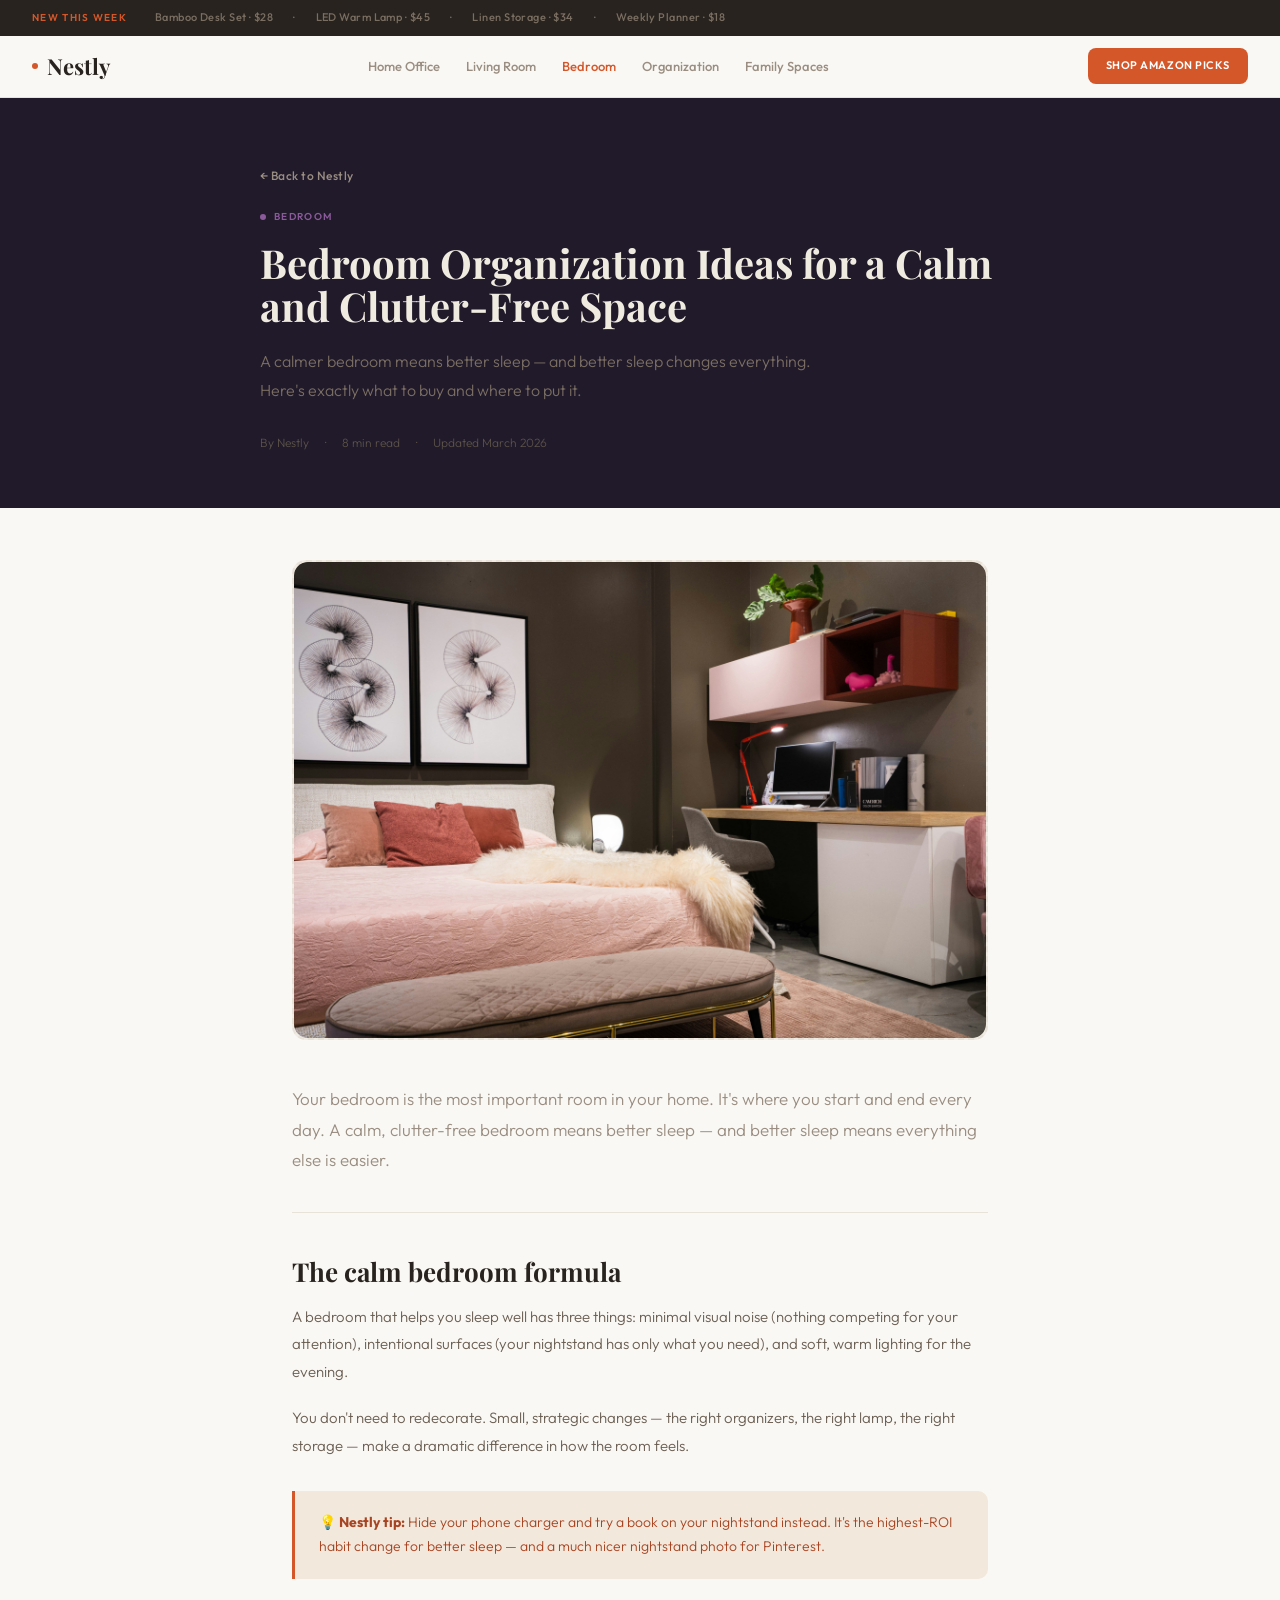
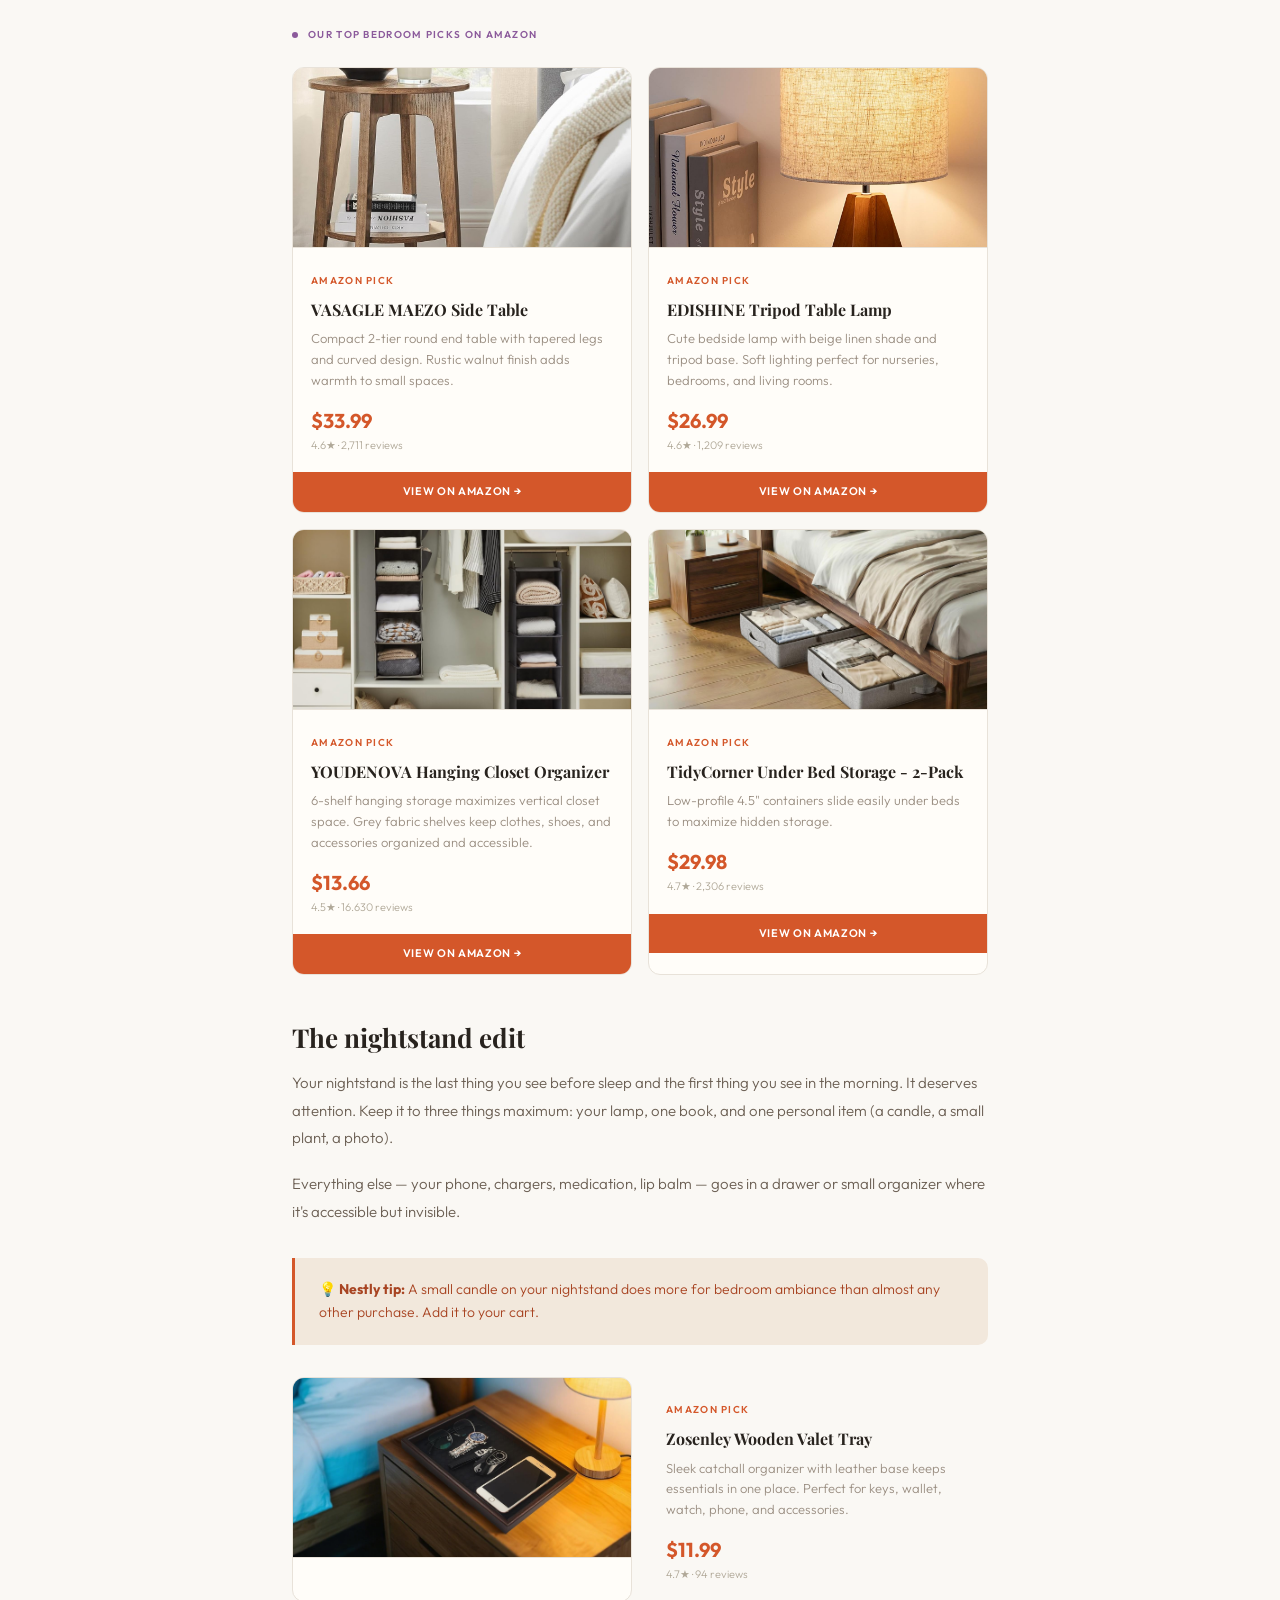
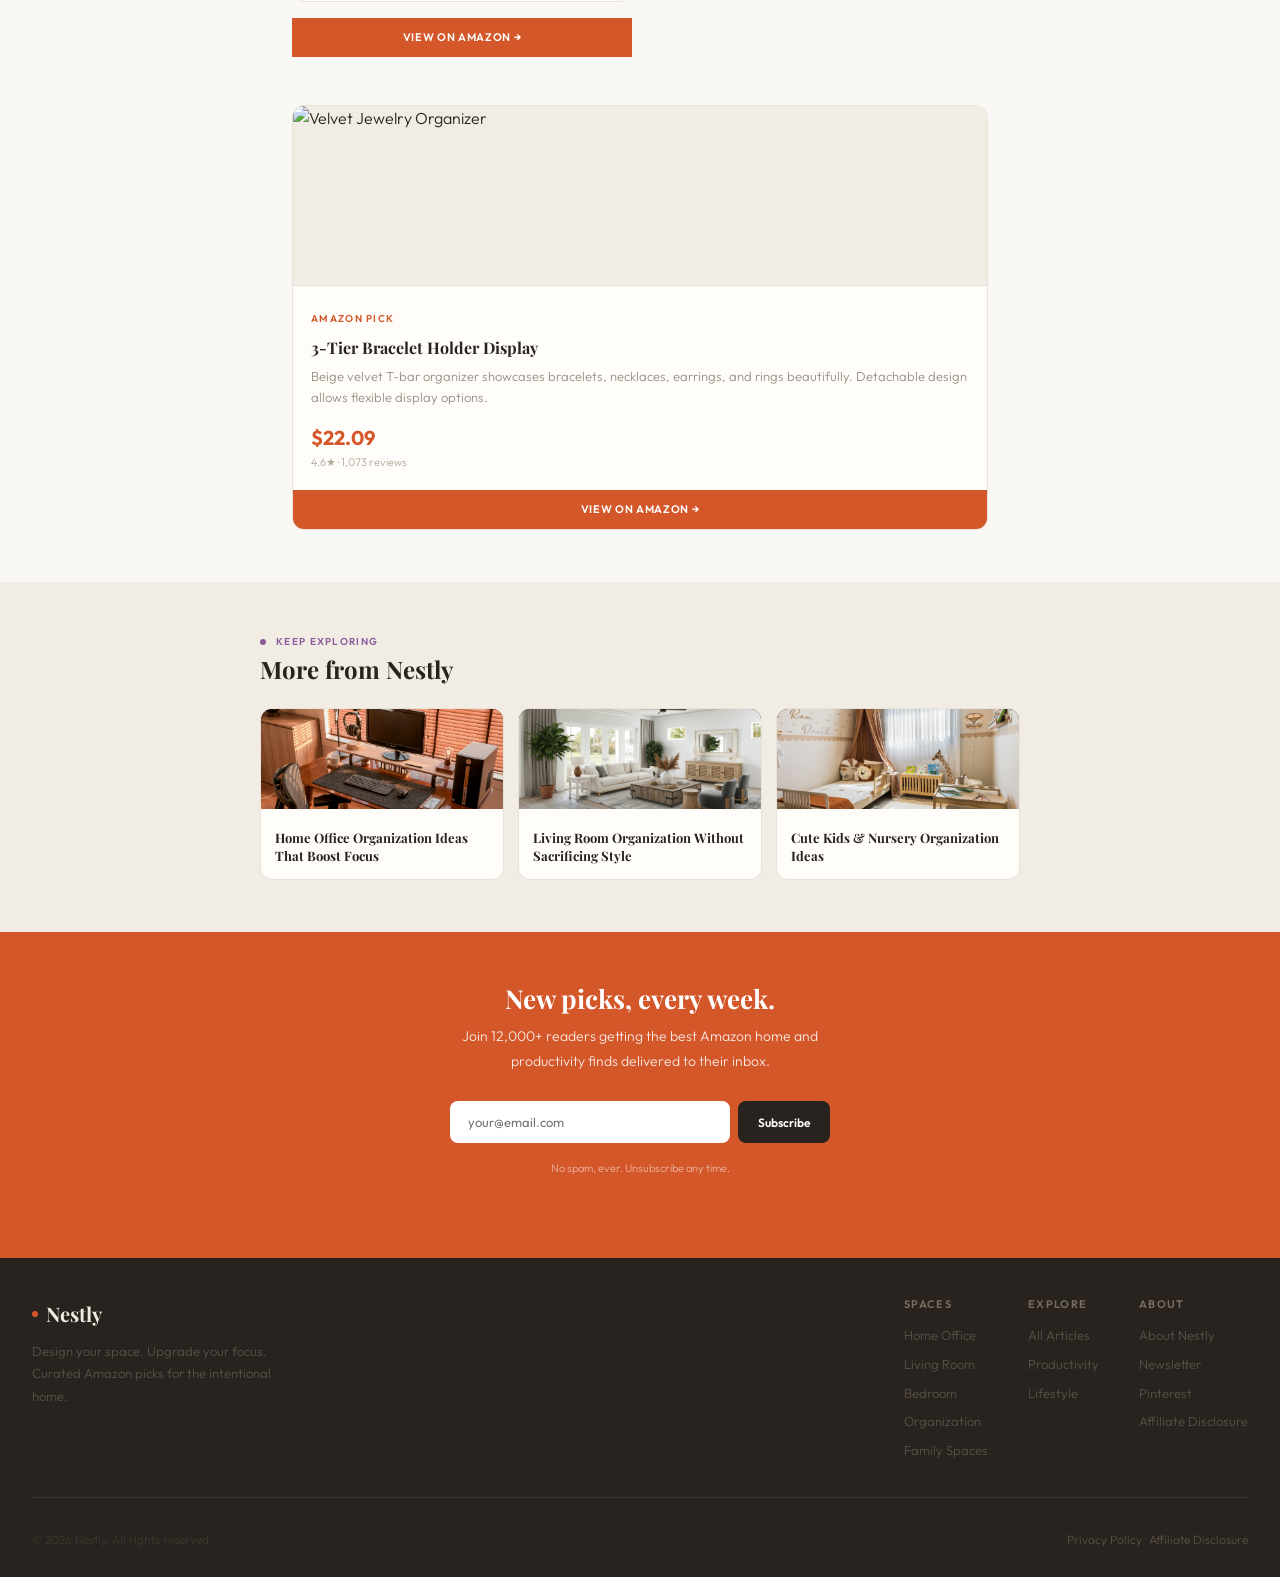
==== bedroom.html @ 94e8378f "Update bedroom.html" ====
<!DOCTYPE html>
<html lang="en">
<head>
  <meta charset="UTF-8"/>
  <meta name="viewport" content="width=device-width, initial-scale=1.0"/>
  <title>Bedroom Organization Ideas for a Calm and Clutter-Free Space — Nestly</title>
  <meta name="description" content="Transform your bedroom into a calm, clutter-free sanctuary. Amazon picks for better sleep, smarter storage and a more intentional nightstand."/>
  <link rel="preconnect" href="https://fonts.googleapis.com"><link rel="preconnect" href="https://fonts.gstatic.com" crossorigin><link href="https://fonts.googleapis.com/css2?family=Playfair+Display:ital,wght@0,700;1,400&family=Outfit:wght@300;400;500;600&display=swap" rel="stylesheet">
  <link rel="stylesheet" href="style.css"/>
</head>
<body>

  <div class="ticker">
    <span class="tag" style="color:var(--coral);flex-shrink:0;">New this week</span>
    <div class="ticker-items">
      <span>Bamboo Desk Set · $28</span><span>·</span>
      <span>LED Warm Lamp · $45</span><span>·</span>
      <span>Linen Storage · $34</span><span>·</span>
      <span>Weekly Planner · $18</span>
    </div>
  </div>
  <nav>
    <a href="index.html" class="nav-logo"><div class="dot"></div>Nestly</a>
    <div class="nav-links">
      <a href="home-office.html" class="">Home Office</a>
      <a href="living-room.html" class="">Living Room</a>
      <a href="bedroom.html" class="active">Bedroom</a>
      <a href="organization.html" class="">Organization</a>
      <a href="family-spaces.html" class="">Family Spaces</a>
    </div>
    <a href="index.html" class="btn btn-primary" style="padding:9px 18px;font-size:11px;">Shop Amazon Picks</a>
  </nav>


  <header class="article-header" style="background:#201A2A;">
    <div class="article-header-inner">
      <a href="index.html" class="back-link">← Back to Nestly</a>
      <div style="display:flex;align-items:center;gap:8px;margin-bottom:14px;">
        <div class="dot" style="background:var(--purple);"></div>
        <span class="tag" style="color:var(--purple);">Bedroom</span>
      </div>
      <h1>Bedroom Organization Ideas for a Calm and Clutter-Free Space</h1>
      <p>A calmer bedroom means better sleep — and better sleep changes everything. Here's exactly what to buy and where to put it.</p>
      <div class="article-meta">
        <span>By Nestly</span>
        <span>·</span>
        <span>8 min read</span>
        <span>·</span>
        <span>Updated March 2026</span>
      </div>
    </div>
  </header>

  <main class="article-body">
    <!-- HERO IMAGE -->
    <div class="article-img-hero" style="height:480px;">
      <img src="images/bedroom-organization-aesthetic.jpg" alt="Bedroom Organization Ideas for a Calm and Clutter-Free Space" style="width:100%;height:100%;object-fit:cover;">
    </div>


    <p class="intro">Your bedroom is the most important room in your home. It's where you start and end every day. A calm, clutter-free bedroom means better sleep — and better sleep means everything else is easier.</p>

    <h2>The calm bedroom formula</h2>
    <p>A bedroom that helps you sleep well has three things: minimal visual noise (nothing competing for your attention), intentional surfaces (your nightstand has only what you need), and soft, warm lighting for the evening.</p>
    <p>You don't need to redecorate. Small, strategic changes — the right organizers, the right lamp, the right storage — make a dramatic difference in how the room feels.</p>

    <div class="tip-box"><p>💡 <strong>Nestly tip:</strong> Hide your phone charger and try a book on your nightstand instead. It's the highest-ROI habit change for better sleep — and a much nicer nightstand photo for Pinterest.</p></div>

    <div class="products-title">
      <div class="dot" style="background:var(--purple);"></div>
      <span class="tag" style="color:var(--purple);">Our Top Bedroom Picks on Amazon</span>
    </div>
    <div class="product-grid">
      
      <div class="product-card-article">
        <div class="product-img" style="position:relative;overflow:hidden;">
          <img src="images/Bedside-table.jpg" alt="Bedside Table Organizer" style="position:absolute;inset:0;width:100%;height:100%;object-fit:cover;"> 
          <div style="display:flex;flex-direction:column;align-items:center;gap:8px;">
          </div>
        </div>
        <div class="product-details">
          <span class="tag" style="color:var(--coral);">Amazon Pick</span>
          <h3>VASAGLE MAEZO Side Table</h3>
          <p>Compact 2-tier round end table with tapered legs and curved design. Rustic walnut finish adds warmth to small spaces.</p>
          <div class="product-footer">
            <div>
              <div class="product-price-tag">$33.99 </div>
              <div class="product-rating">4.6★ · 2,711 reviews</div>
            </div>
          </div>
        </div>
        <a href="https://amzn.to/40QIeEr" target="_blank" rel="nofollow sponsored" class="amazon-btn">View on Amazon →</a>
      </div>
      
      <div class="product-card-article">
        <div class="product-img" style="position:relative;overflow:hidden;">
          <img src="images/bedside-lamp.jpg" alt="Under-Bed Storage Bins" style="position:absolute;inset:0;width:100%;height:100%;object-fit:cover;">
          <div style="display:flex;flex-direction:column;align-items:center;gap:8px;">
          </div>
        </div>
        <div class="product-details">
          <span class="tag" style="color:var(--coral);">Amazon Pick</span>
          <h3>EDISHINE Tripod Table Lamp</h3>
          <p>Cute bedside lamp with beige linen shade and tripod base. Soft lighting perfect for nurseries, bedrooms, and living rooms. </p>
          <div class="product-footer">
            <div>
              <div class="product-price-tag">$26.99 </div>
              <div class="product-rating">4.6★ · 1,209 reviews</div>
            </div>
          </div>
        </div>
        <a href="https://amzn.to/3NOeuVz" target="_blank" rel="nofollow sponsored" class="amazon-btn">View on Amazon →</a>
      </div>
      
      <div class="product-card-article">
        <div class="product-img" style="position:relative;overflow:hidden;">
          <img src="images/closet-organizer.jpg" alt="Warm Glow Bedside Lamp" style="position:absolute;inset:0;width:100%;height:100%;object-fit:cover;">
          <div style="display:flex;flex-direction:column;align-items:center;gap:8px;">
          </div>
        </div>
        <div class="product-details">
          <span class="tag" style="color:var(--coral);">Amazon Pick</span>
          <h3>YOUDENOVA Hanging Closet Organizer</h3>
          <p>6-shelf hanging storage maximizes vertical closet space. Grey fabric shelves keep clothes, shoes, and accessories organized and accessible.</p>
          <div class="product-footer">
            <div>
              <div class="product-price-tag">$13.66 </div>
              <div class="product-rating">4.5★ · 16.630 reviews</div>
            </div>
          </div>
        </div>
        <a href="https://amzn.to/4uLMl25" target="_blank" rel="nofollow sponsored" class="amazon-btn">View on Amazon →</a>
      </div>
      
      <div class="product-card-article">
        <div class="product-img" style="position:relative;overflow:hidden;">
          <img src="images/under-bed-storage.jpg" alt="Linen Closet Organizers — Set" style="position:absolute;inset:0;width:100%;height:100%;object-fit:cover;">
          <div style="display:flex;flex-direction:column;align-items:center;gap:8px;">
          </div>
        </div>
        <div class="product-details">
          <span class="tag" style="color:var(--coral);">Amazon Pick</span>
          <h3>TidyCorner Under Bed Storage - 2-Pack</h3>
          <p>Low-profile 4.5" containers slide easily under beds to maximize hidden storage.</p>
          <div class="product-footer">
            <div>
              <div class="product-price-tag">$29.98</div>
              <div class="product-rating">4.7★ · 2,306 reviews</div>
            </div>
          </div>
        </div>
        <a href="https://amzn.to/3NWQVtT" target="_blank" rel="nofollow sponsored" class="amazon-btn">View on Amazon →</a>
      </div>
     </div>

    <h2>The nightstand edit</h2>
    <p>Your nightstand is the last thing you see before sleep and the first thing you see in the morning. It deserves attention. Keep it to three things maximum: your lamp, one book, and one personal item (a candle, a small plant, a photo).</p>
    <p>Everything else — your phone, chargers, medication, lip balm — goes in a drawer or small organizer where it's accessible but invisible.</p>

    <div class="tip-box"><p>💡 <strong>Nestly tip:</strong> A small candle on your nightstand does more for bedroom ambiance than almost any other purchase. Add it to your cart.</p></div>
      
    <div class="product-grid">  

      <div class="product-card-article">
        <div class="product-img" style="position:relative;overflow:hidden;">
          <img src="images/Wooden-Catchall-Tray.jpg" alt="Wooden Catchall Tray" style="position:absolute;inset:0;width:100%;height:100%;object-fit:cover;">
        </div>
      </div>
        <div class="product-details">
          <span class="tag" style="color:var(--coral);">Amazon Pick</span>
          <h3>Zosenley Wooden Valet Tray</h3>
          <p>Sleek catchall organizer with leather base keeps essentials in one place. Perfect for keys, wallet, watch, phone, and accessories.</p>
          <div class="product-footer">
            <div>
              <div class="product-price-tag">$11.99 </div>
              <div class="product-rating">4.7★ · 94 reviews</div>
            </div>
          </div>
        </div>
        <a href="https://amzn.to/4rNV6WF" target="_blank" rel="nofollow sponsored" class="amazon-btn">View on Amazon →</a>
      </div>
      
      <div class="product-card-article">
        <div class="product-img" style="position:relative;overflow:hidden;">
          <img src="images/.jpg" alt="Velvet Jewelry Organizer" style="position:absolute;inset:0;width:100%;height:100%;object-fit:cover;">
          <div style="display:flex;flex-direction:column;align-items:center;gap:8px;">
          </div>
        </div>
        <div class="product-details">
          <span class="tag" style="color:var(--coral);">Amazon Pick</span>
          <h3>3-Tier Bracelet Holder Display</h3>
          <p>Beige velvet T-bar organizer showcases bracelets, necklaces, earrings, and rings beautifully. Detachable design allows flexible display options.</p>
          <div class="product-footer">
            <div>
              <div class="product-price-tag"> $22.09</div>
              <div class="product-rating">4.6★ · 1,073 reviews</div>
            </div>
          </div>
        </div>
        <a href="https://amzn.to/4d9CP2D" target="_blank" rel="nofollow sponsored" class="amazon-btn">View on Amazon →</a>
      </div>
    </div>

  </main>


  <section class="more-articles">
    <div style="max-width:760px;margin:0 auto;">
      <div style="display:flex;align-items:center;gap:10px;margin-bottom:6px;">
        <div class="dot" style="background:var(--purple);"></div>
        <span class="tag" style="color:var(--purple);">Keep Exploring</span>
      </div>
      <h2 style="font-size:24px;color:var(--dark);">More from Nestly</h2>
    </div>
    <div class="more-grid">
        <a href="home-office.html" class="more-card">
          <div class="more-card-thumb" style="background:#2A2520;position:relative;overflow:hidden;">
  <img src="images/desk-setup-wood.jpg" alt="description" style="position:absolute;inset:0;width:100%;height:100%;object-fit:cover;">
          </div>
          <div class="more-card-body">
            <h4>Home Office Organization Ideas That Boost Focus</h4>
          </div>
        </a>
        <a href="living-room.html" class="more-card">
          <div class="more-card-thumb" style="background:#2A2520;position:relative;overflow:hidden;">
  <img src="images/living-room-cozy-neutral.jpg" alt="description" style="position:absolute;inset:0;width:100%;height:100%;object-fit:cover;">
          </div>
          <div class="more-card-body">
            <h4>Living Room Organization Without Sacrificing Style</h4>
          </div>
        </a>
        <a href="family-spaces.html" class="more-card">
          <div class="more-card-thumb" style="background:#2A2520;position:relative;overflow:hidden;">
  <img src="images/nursery-neutral-beige.jpg" alt="description" style="position:absolute;inset:0;width:100%;height:100%;object-fit:cover;">
          </div>
          <div class="more-card-body">
            <h4>Cute Kids & Nursery Organization Ideas</h4>
          </div>
        </a></div>
  </section>

  <section class="newsletter">
    <h2>New picks, every week.</h2>
    <p>Join 12,000+ readers getting the best Amazon home and productivity finds delivered to their inbox.</p>
    <div class="newsletter-form">
      <input type="email" placeholder="your@email.com" />
      <button type="button">Subscribe</button>
    </div>
    <p style="font-size:11px;color:rgba(255,255,255,0.55);margin-top:16px;">No spam, ever. Unsubscribe any time.</p>
  </section>


  <footer>
    <div class="footer-top">
      <div>
        <div class="footer-logo"><div class="dot" style="background:var(--coral);"></div>Nestly</div>
        <p style="font-size:13px;color:#5A5248;margin-top:10px;max-width:240px;line-height:1.7;">Design your space. Upgrade your focus. Curated Amazon picks for the intentional home.</p>
      </div>
      <div class="footer-links">
        <div class="footer-col">
          <h4>Spaces</h4>
          <a href="home-office.html">Home Office</a>
          <a href="living-room.html">Living Room</a>
          <a href="bedroom.html">Bedroom</a>
          <a href="organization.html">Organization</a>
          <a href="family-spaces.html">Family Spaces</a>
        </div>
        <div class="footer-col">
          <h4>Explore</h4>
          <a href="index.html">All Articles</a>
          <a href="productivity.html">Productivity</a>
          <a href="lifestyle.html">Lifestyle</a>
        </div>
        <div class="footer-col">
          <h4>About</h4>
          <a href="#">About Nestly</a>
          <a href="#">Newsletter</a>
          <a href="#">Pinterest</a>
          <a href="affiliate-disclosure.html">Affiliate Disclosure</a>
        </div>
      </div>
    </div>
    <div class="footer-bottom">
      <p>© 2026 Nestly. All rights reserved.</p>
      <p><a href="#">Privacy Policy</a> · <a href="affiliate-disclosure.html">Affiliate Disclosure</a></p>
    </div>
  </footer>

</body>
</html>
---- style.css ----
*, *::before, *::after { box-sizing: border-box; margin: 0; padding: 0; }

:root {
  --cream: #FAF8F4;
  --cream-dark: #F2EDE4;
  --coral: #D4572A;
  --coral-light: #F2E8DC;
  --coral-dark: #A84422;
  --sage: #627B68;
  --sage-light: #E3EDE5;
  --sage-dark: #3E5A44;
  --dark: #28231E;
  --dark-mid: #4A4540;
  --muted: #9A8E82;
  --muted-light: #B0A898;
  --border: #E8E2D9;
  --white: #FFFDF9;
  --purple: #8B5A9B;
  --purple-light: #EDE3F0;
}

html { scroll-behavior: smooth; }

body {
  font-family: 'Outfit', system-ui, sans-serif;
  font-weight: 300;
  background: var(--cream);
  color: var(--dark);
  line-height: 1.6;
}

h1, h2, h3, h4 {
  font-family: 'Playfair Display', Georgia, serif;
  font-weight: 700;
  line-height: 1.15;
}

a { text-decoration: none; color: inherit; }
img { max-width: 100%; display: block; object-fit: cover; }

.tag {
  font-size: 10px;
  font-weight: 600;
  letter-spacing: 0.13em;
  text-transform: uppercase;
}

.btn {
  padding: 13px 26px;
  border-radius: 8px;
  font-size: 12px;
  font-weight: 600;
  letter-spacing: 0.05em;
  text-transform: uppercase;
  cursor: pointer;
  border: none;
  transition: all 0.2s;
  font-family: 'Outfit', sans-serif;
  display: inline-block;
}

.btn:hover { transform: translateY(-1px); opacity: 0.9; }
.btn-primary { background: var(--coral); color: white; }
.btn-outline { background: transparent; color: var(--dark); border: 1.5px solid var(--border); }

.dot {
  width: 6px;
  height: 6px;
  border-radius: 50%;
  background: var(--coral);
  display: inline-block;
  flex-shrink: 0;
}

/* ─── TICKER ─── */
.ticker {
  background: var(--dark);
  padding: 9px 32px;
  display: flex;
  gap: 28px;
  align-items: center;
  overflow: hidden;
}
.ticker-items {
  display: flex;
  gap: 20px;
  font-size: 11px;
  color: #7A6E62;
  font-weight: 500;
  letter-spacing: 0.04em;
}

/* ─── NAV ─── */
nav {
  background: var(--cream);
  border-bottom: 1px solid var(--border);
  padding: 0 32px;
  display: flex;
  align-items: center;
  justify-content: space-between;
  height: 62px;
  position: sticky;
  top: 0;
  z-index: 100;
}

.nav-logo {
  display: flex;
  align-items: center;
  gap: 9px;
  font-family: 'Playfair Display', Georgia, serif;
  font-size: 22px;
  font-weight: 700;
  color: var(--dark);
}

.nav-links {
  display: flex;
  gap: 26px;
  font-size: 13px;
  color: var(--muted);
  font-weight: 500;
}

.nav-links a:hover { color: var(--dark); }
.nav-links a.active { color: var(--coral); }

/* ─── ARTICLE HEADER ─── */
.article-header {
  background: var(--dark);
  padding: 64px 32px 56px;
  position: relative;
}

.article-header-inner {
  max-width: 760px;
  margin: 0 auto;
}

.article-header h1 {
  font-size: 40px;
  color: #F0EBE0;
  margin: 16px 0 20px;
  line-height: 1.08;
}

.article-header p {
  font-size: 16px;
  color: #7A6E62;
  line-height: 1.8;
  max-width: 560px;
}

.article-meta {
  display: flex;
  align-items: center;
  gap: 16px;
  margin-top: 28px;
  font-size: 12px;
  color: #5A5248;
}

/* ─── ARTICLE BODY ─── */
.article-body {
  max-width: 760px;
  margin: 0 auto;
  padding: 52px 32px;
}

.article-body h2 {
  font-size: 26px;
  color: var(--dark);
  margin: 44px 0 16px;
}

.article-body p {
  font-size: 15px;
  line-height: 1.85;
  color: #6A5E52;
  margin-bottom: 18px;
}

.article-body .intro {
  font-size: 17px;
  line-height: 1.8;
  color: var(--muted);
  margin-bottom: 36px;
  padding-bottom: 36px;
  border-bottom: 1px solid var(--border);
}

/* ─── HERO IMAGE PLACEHOLDER ─── */
.article-img-hero {
  width: 100%;
  height: 380px;
  background: var(--cream-dark);
  border-radius: 14px;
  display: flex;
  flex-direction: column;
  align-items: center;
  justify-content: center;
  gap: 12px;
  margin-bottom: 44px;
  border: 2px dashed var(--border);
  overflow: hidden;
}

.article-img-hero img {
  width: 100%;
  height: 100%;
  object-fit: cover;
  border-radius: 14px;
}

.img-placeholder-label {
  font-size: 12px;
  color: var(--muted-light);
  font-weight: 500;
  letter-spacing: 0.06em;
  text-transform: uppercase;
}

/* ─── PRODUCT CARDS ─── */
.products-title {
  display: flex;
  align-items: center;
  gap: 10px;
  margin: 48px 0 24px;
}

.product-grid {
  display: grid;
  grid-template-columns: repeat(2, 1fr);
  gap: 16px;
  margin-bottom: 48px;
}

.product-card-article {
  background: var(--white);
  border: 1px solid var(--border);
  border-radius: 12px;
  overflow: hidden;
  transition: transform 0.2s, box-shadow 0.2s;
}

.product-card-article:hover {
  transform: translateY(-3px);
  box-shadow: 0 10px 28px rgba(40,35,30,0.08);
}

.product-img {
  width: 100%;
  height: 180px;
  background: var(--cream-dark);
  display: flex;
  align-items: center;
  justify-content: center;
  border-bottom: 1px solid var(--border);
  overflow: hidden;
}

.product-img img {
  width: 100%;
  height: 100%;
  object-fit: cover;
}

.product-details {
  padding: 18px;
}

.product-details h3 {
  font-size: 16px;
  color: var(--dark);
  margin: 8px 0 8px;
  line-height: 1.3;
}

.product-details p {
  font-size: 13px;
  color: var(--muted);
  line-height: 1.6;
  margin-bottom: 14px;
}

.product-footer {
  display: flex;
  align-items: center;
  justify-content: space-between;
  margin-top: 14px;
}

.product-price-tag {
  font-size: 20px;
  font-weight: 700;
  color: var(--coral);
  font-family: 'Outfit', sans-serif;
}

.product-rating {
  font-size: 11px;
  color: var(--muted-light);
}

.amazon-btn {
  display: block;
  background: var(--coral);
  color: white;
  text-align: center;
  padding: 11px;
  font-size: 11px;
  font-weight: 600;
  letter-spacing: 0.06em;
  text-transform: uppercase;
  transition: opacity 0.2s;
  font-family: 'Outfit', sans-serif;
}

.amazon-btn:hover { opacity: 0.88; }

/* ─── TIP BOX ─── */
.tip-box {
  background: var(--coral-light);
  border-left: 3px solid var(--coral);
  border-radius: 0 10px 10px 0;
  padding: 20px 24px;
  margin: 32px 0;
}

.tip-box p {
  color: var(--coral-dark);
  margin: 0;
  font-size: 14px;
  line-height: 1.7;
}

/* ─── BACK LINK ─── */
.back-link {
  display: inline-flex;
  align-items: center;
  gap: 8px;
  font-size: 12px;
  font-weight: 500;
  color: var(--muted);
  margin-bottom: 24px;
  letter-spacing: 0.04em;
  transition: color 0.2s;
}

.back-link:hover { color: var(--coral); }

/* ─── MORE ARTICLES ─── */
.more-articles {
  background: var(--cream-dark);
  padding: 52px 32px;
}

.more-grid {
  max-width: 760px;
  margin: 24px auto 0;
  display: grid;
  grid-template-columns: repeat(3, 1fr);
  gap: 14px;
}

.more-card {
  background: var(--white);
  border: 1px solid var(--border);
  border-radius: 12px;
  overflow: hidden;
  transition: transform 0.2s;
}

.more-card:hover { transform: translateY(-3px); }

.more-card-thumb {
  height: 100px;
  display: flex;
  align-items: flex-end;
  padding: 12px;
}

.more-card-body { padding: 14px; }
.more-card-body h4 { font-size: 13px; color: var(--dark); line-height: 1.4; margin-top: 6px; }

/* ─── NEWSLETTER ─── */
.newsletter {
  background: var(--coral);
  padding: 52px 32px;
  text-align: center;
}

.newsletter h2 { font-size: 26px; color: white; margin-bottom: 10px; }
.newsletter p {
  font-size: 14px;
  color: rgba(255,255,255,0.85);
  margin: 0 auto 28px;
  line-height: 1.75;
  max-width: 380px;
}

.newsletter-form {
  display: flex;
  gap: 8px;
  max-width: 380px;
  margin: 0 auto;
}

.newsletter-form input {
  flex: 1;
  min-width: 0;
  padding: 13px 18px;
  border-radius: 8px;
  border: none;
  font-size: 13px;
  font-family: 'Outfit', sans-serif;
  outline: none;
}

.newsletter-form button {
  background: var(--dark);
  color: white;
  border: none;
  padding: 13px 20px;
  border-radius: 8px;
  font-size: 12px;
  font-weight: 600;
  cursor: pointer;
  font-family: 'Outfit', sans-serif;
  white-space: nowrap;
  flex-shrink: 0;
}

/* ─── FOOTER ─── */
footer {
  background: var(--dark);
  padding: 40px 32px 28px;
}

.footer-top {
  display: flex;
  justify-content: space-between;
  align-items: flex-start;
  margin-bottom: 32px;
  padding-bottom: 28px;
  border-bottom: 1px solid #3E3830;
}

.footer-logo {
  font-family: 'Playfair Display', Georgia, serif;
  font-size: 20px;
  font-weight: 700;
  color: #F0EBE0;
  display: flex;
  align-items: center;
  gap: 8px;
}

.footer-links { display: flex; gap: 40px; }

.footer-col h4 {
  font-family: 'Outfit', sans-serif;
  font-size: 11px;
  font-weight: 600;
  letter-spacing: 0.12em;
  text-transform: uppercase;
  color: #7A6E62;
  margin-bottom: 14px;
}

.footer-col a {
  display: block;
  font-size: 13px;
  color: #5A5248;
  margin-bottom: 8px;
  transition: color 0.2s;
}

.footer-col a:hover { color: #F0EBE0; }

.footer-bottom {
  display: flex;
  justify-content: space-between;
  align-items: center;
}

.footer-bottom p { font-size: 12px; color: #3E3830; }
.footer-bottom a { color: #5A5248; }
.footer-bottom a:hover { color: #F0EBE0; }

/* ─── RESPONSIVE ─── */
@media (max-width: 768px) {
  .product-grid { grid-template-columns: 1fr; }
  .more-grid { grid-template-columns: 1fr 1fr; }
  .article-header h1 { font-size: 28px; }
  .footer-links { gap: 20px; flex-wrap: wrap; }
  .footer-top { flex-direction: column; gap: 24px; }
  nav { padding: 0 16px; }
  .nav-links { gap: 14px; font-size: 12px; }
  .article-body { padding: 36px 20px; }
}

@media (max-width: 480px) {
  .more-grid { grid-template-columns: 1fr; }
  .article-img-hero { height: 220px; }
}
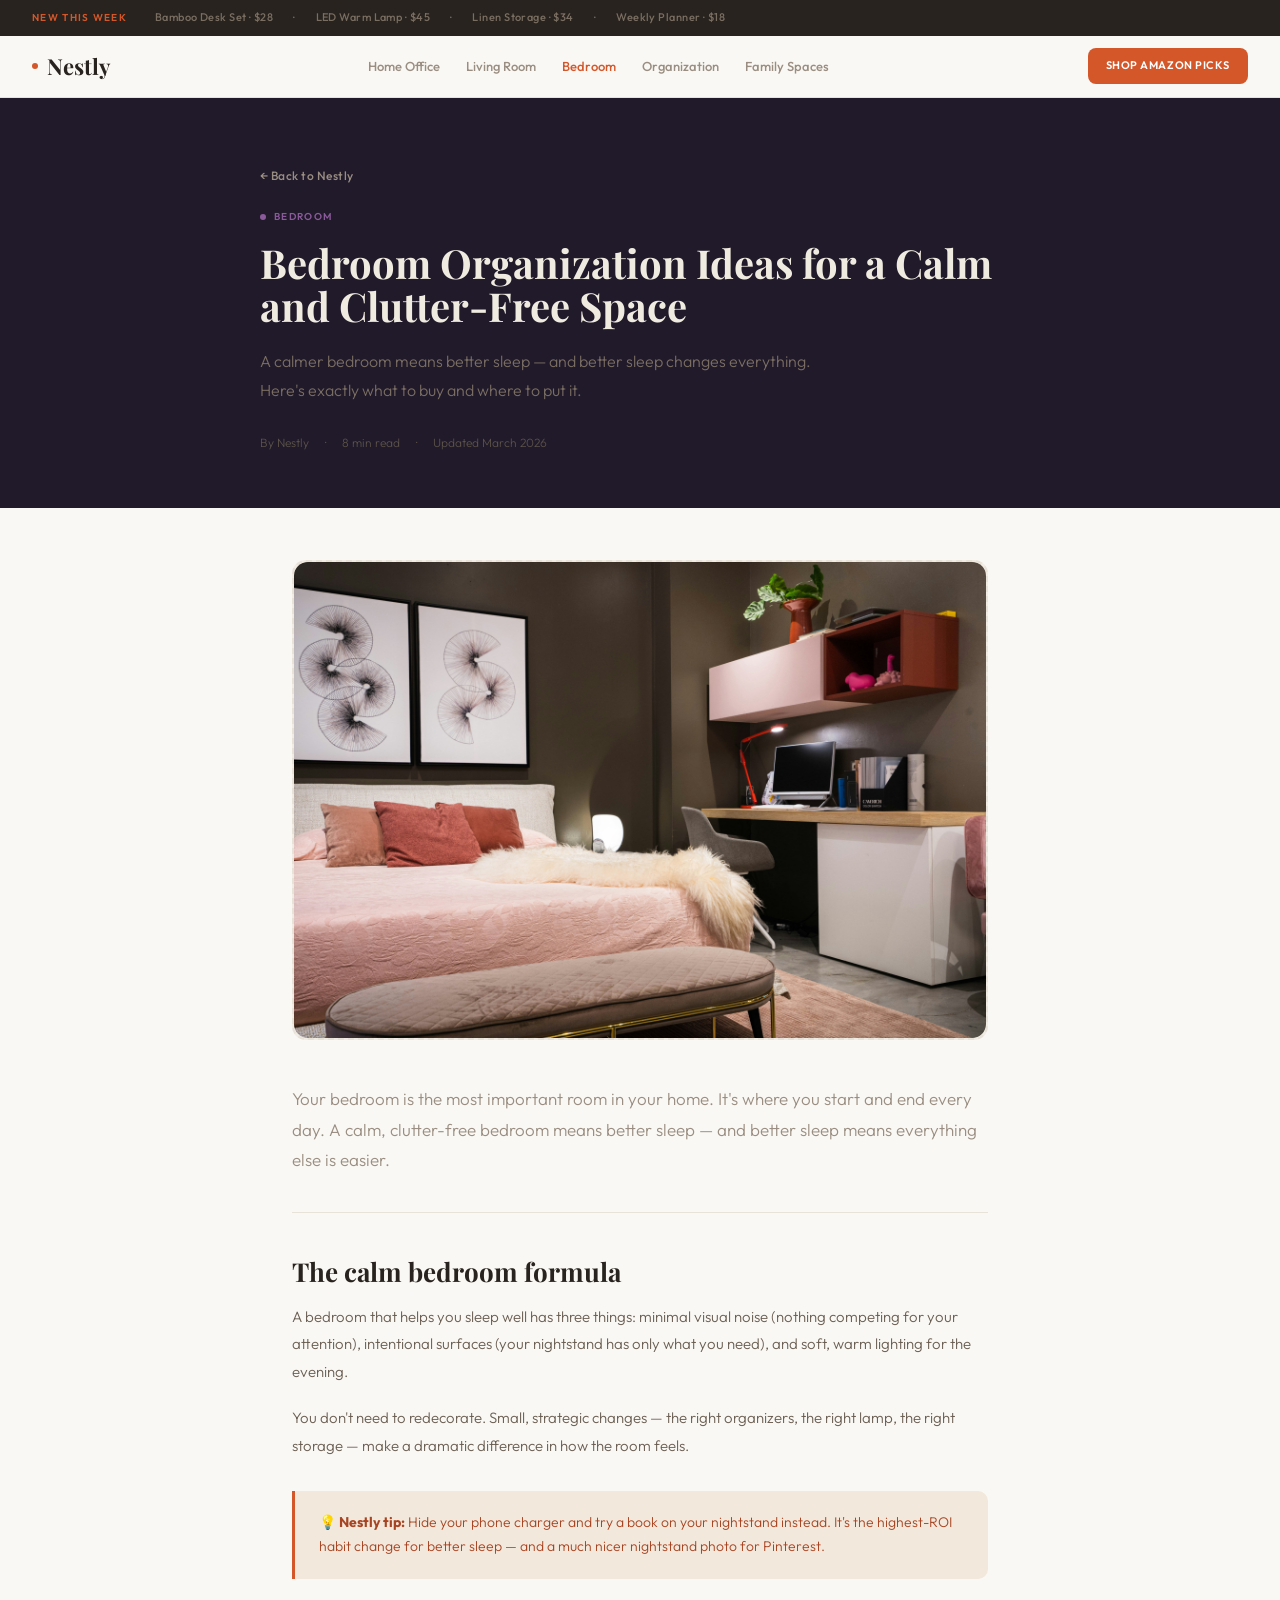
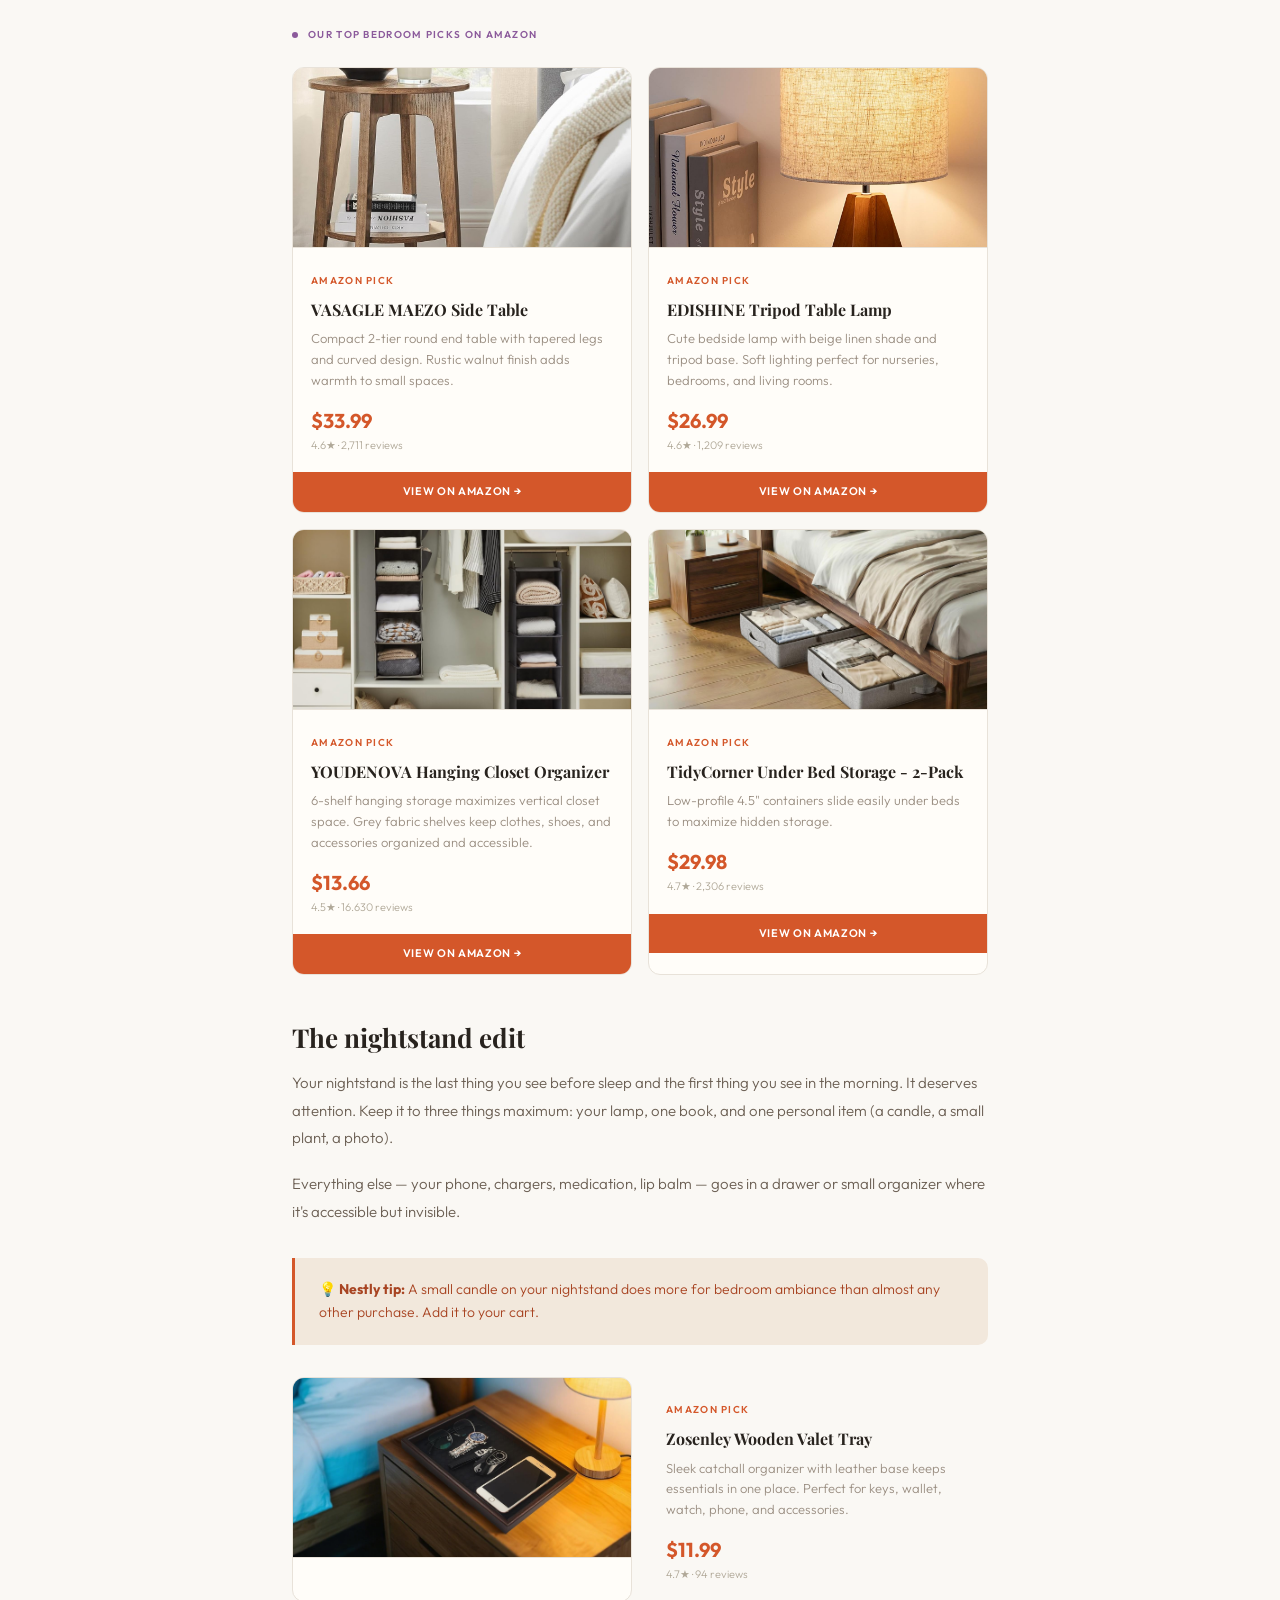
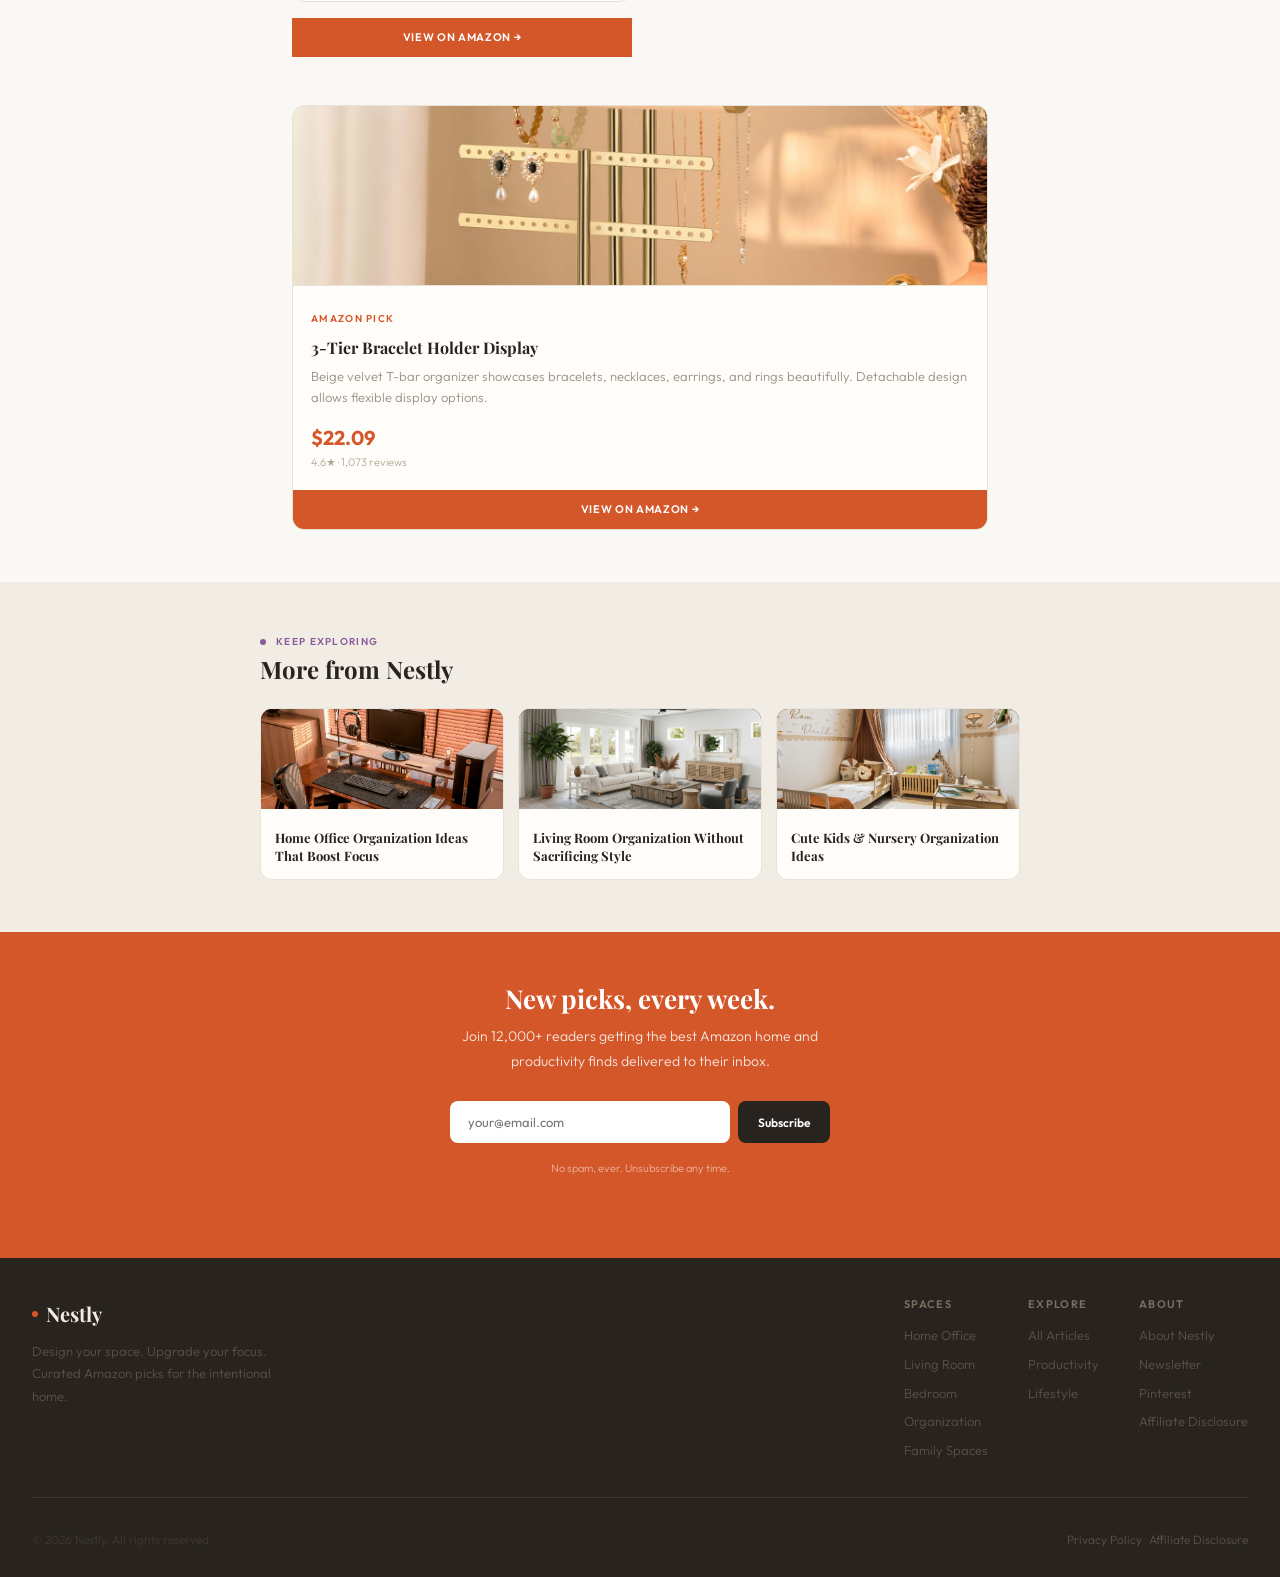
==== commit 79f9e0f5: "Update bedroom.html" ====
--- a/bedroom.html
+++ b/bedroom.html
@@ -158,9 +158,8 @@
     <p>Everything else — your phone, chargers, medication, lip balm — goes in a drawer or small organizer where it's accessible but invisible.</p>
 
     <div class="tip-box"><p>💡 <strong>Nestly tip:</strong> A small candle on your nightstand does more for bedroom ambiance than almost any other purchase. Add it to your cart.</p></div>
-      
+
     <div class="product-grid">  
-
       <div class="product-card-article">
         <div class="product-img" style="position:relative;overflow:hidden;">
           <img src="images/Wooden-Catchall-Tray.jpg" alt="Wooden Catchall Tray" style="position:absolute;inset:0;width:100%;height:100%;object-fit:cover;">
@@ -182,9 +181,7 @@
       
       <div class="product-card-article">
         <div class="product-img" style="position:relative;overflow:hidden;">
-          <img src="images/.jpg" alt="Velvet Jewelry Organizer" style="position:absolute;inset:0;width:100%;height:100%;object-fit:cover;">
-          <div style="display:flex;flex-direction:column;align-items:center;gap:8px;">
-          </div>
+          <img src="images/jewelry-organizer.jpg" alt="Velvet Jewelry Organizer" style="position:absolute;inset:0;width:100%;height:100%;object-fit:cover;">
         </div>
         <div class="product-details">
           <span class="tag" style="color:var(--coral);">Amazon Pick</span>
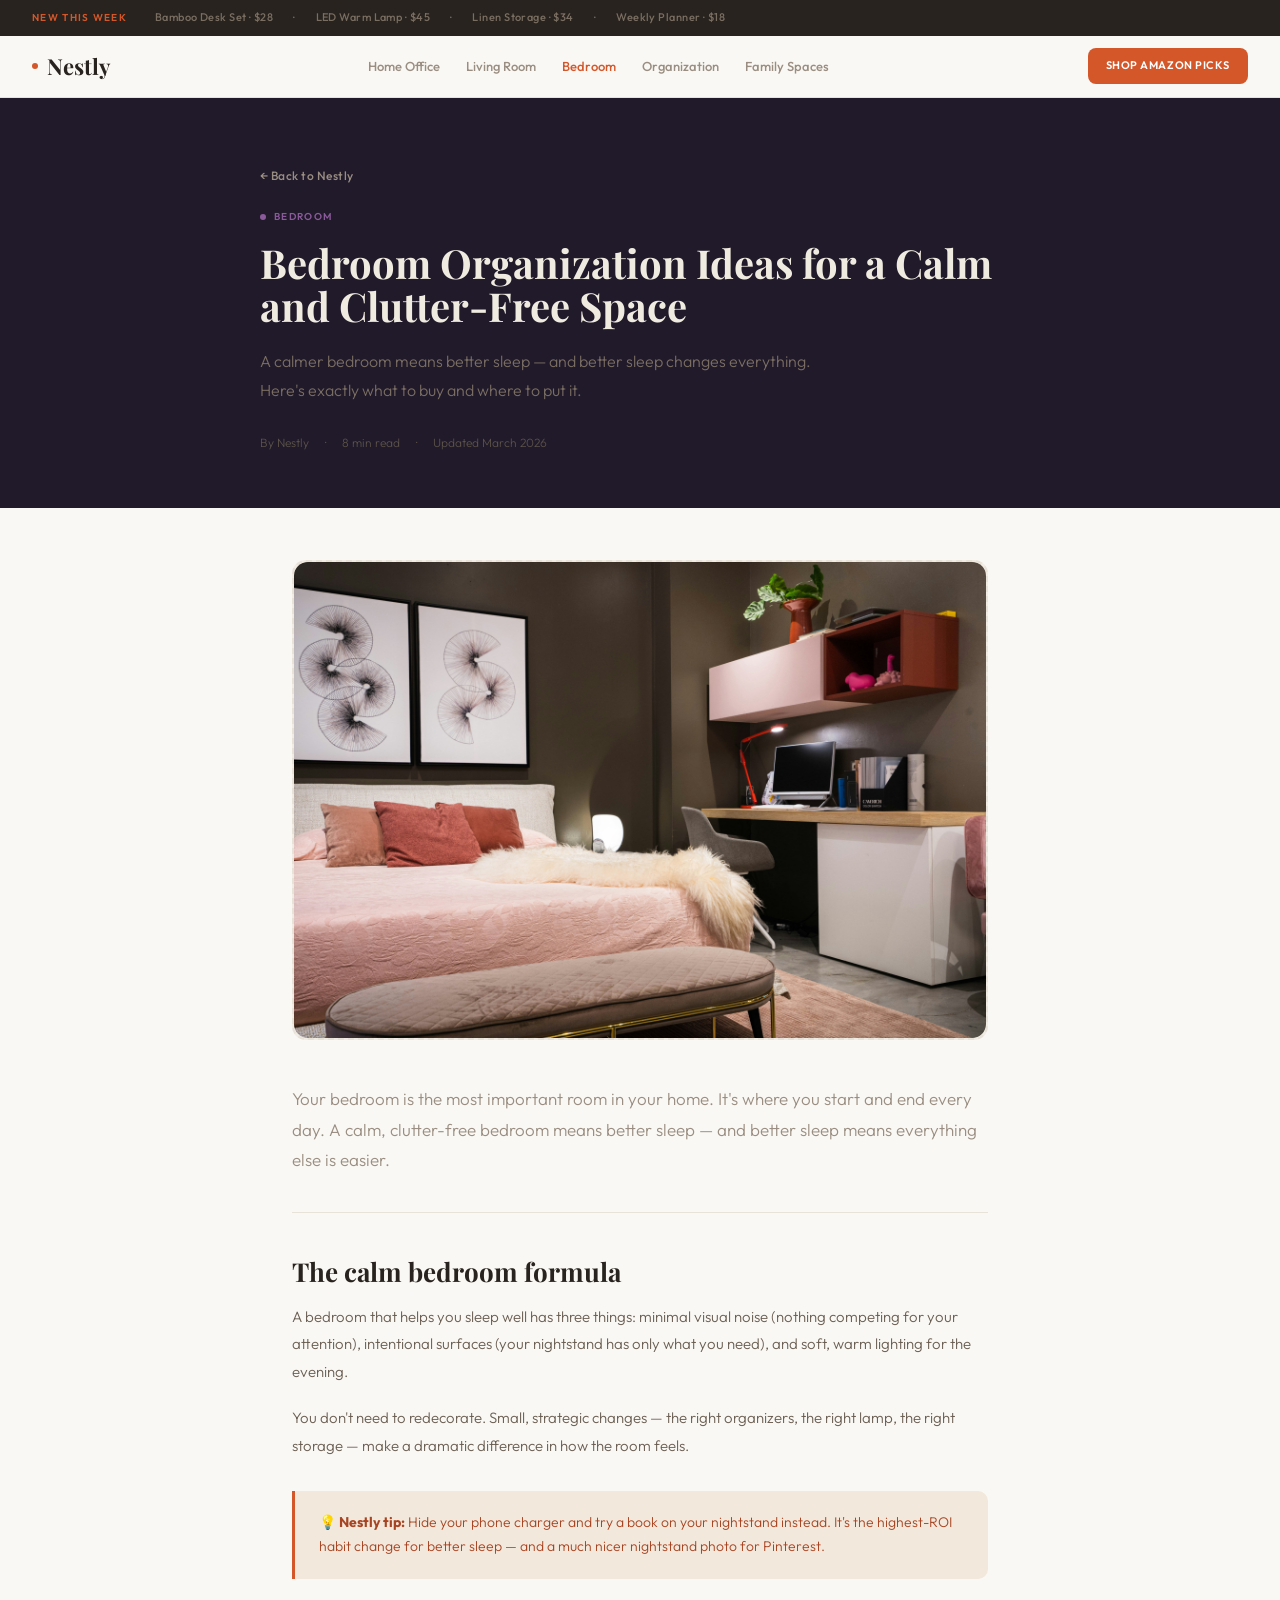
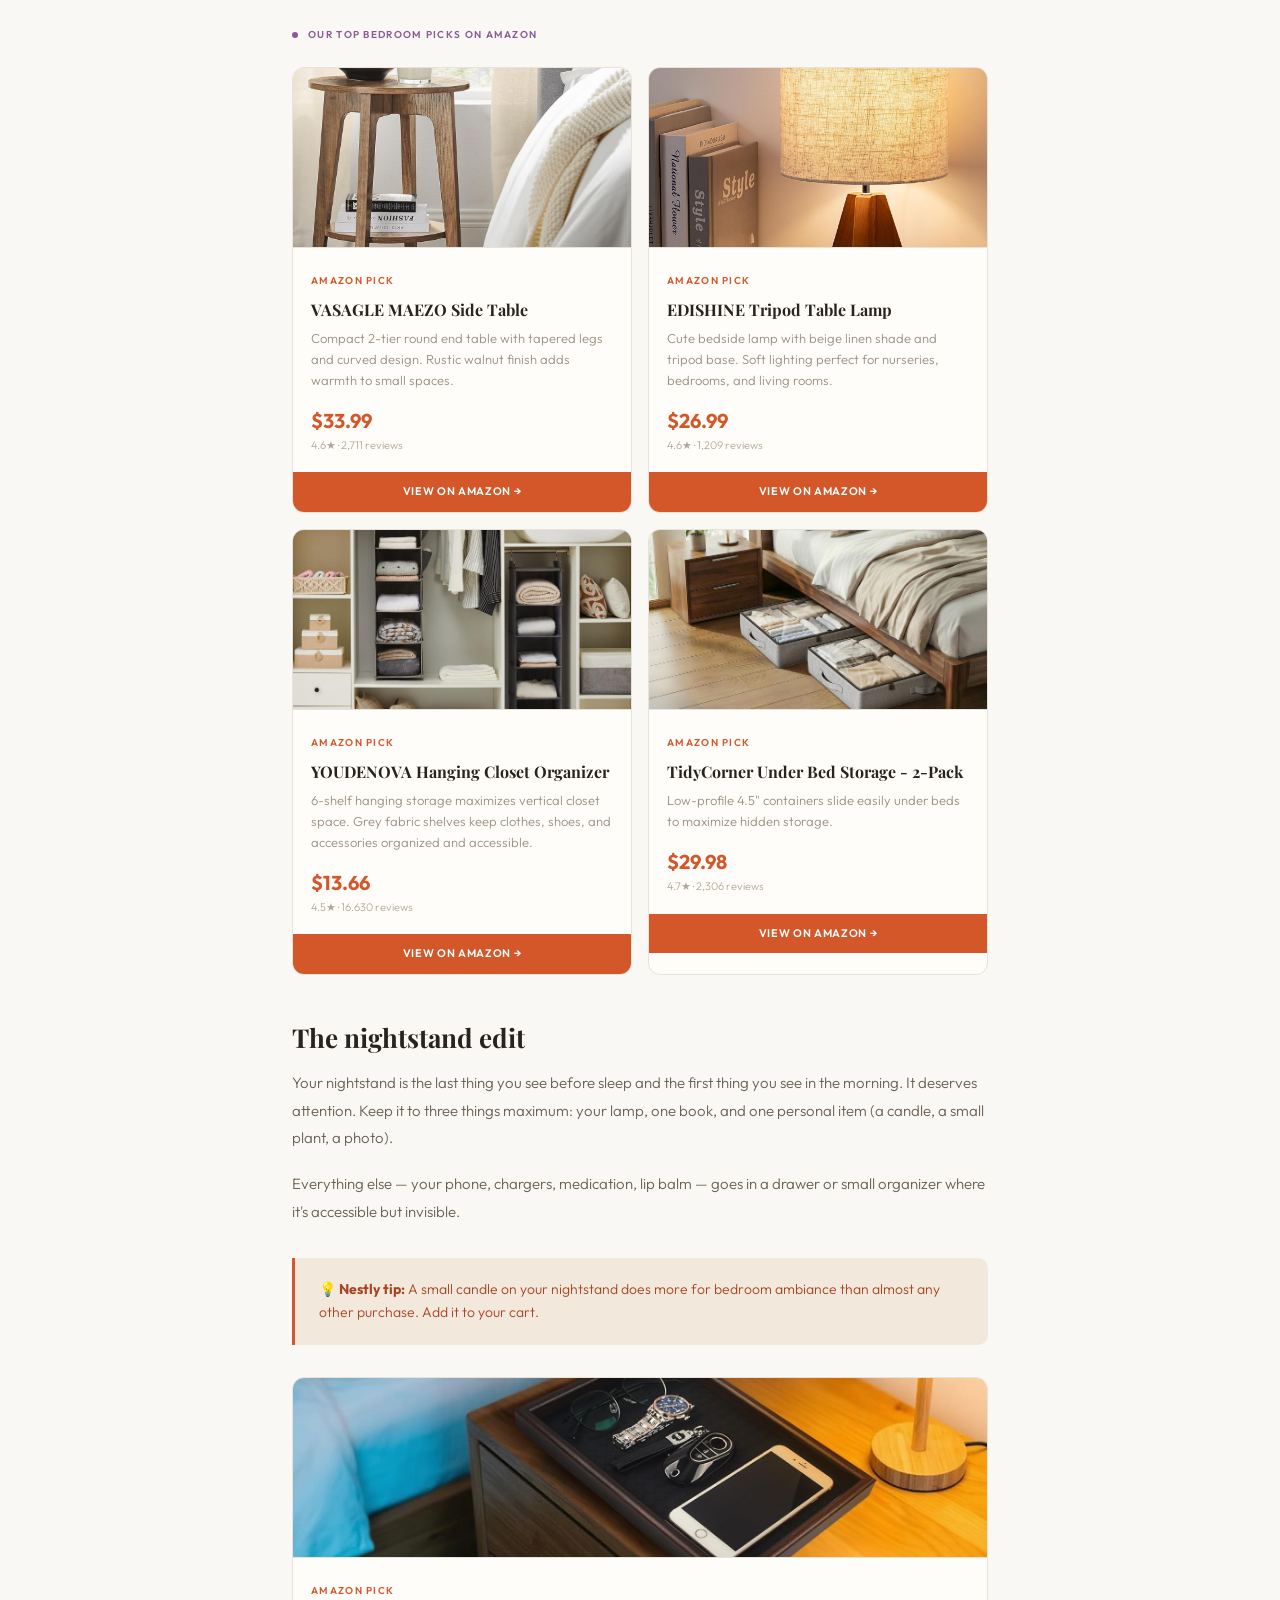
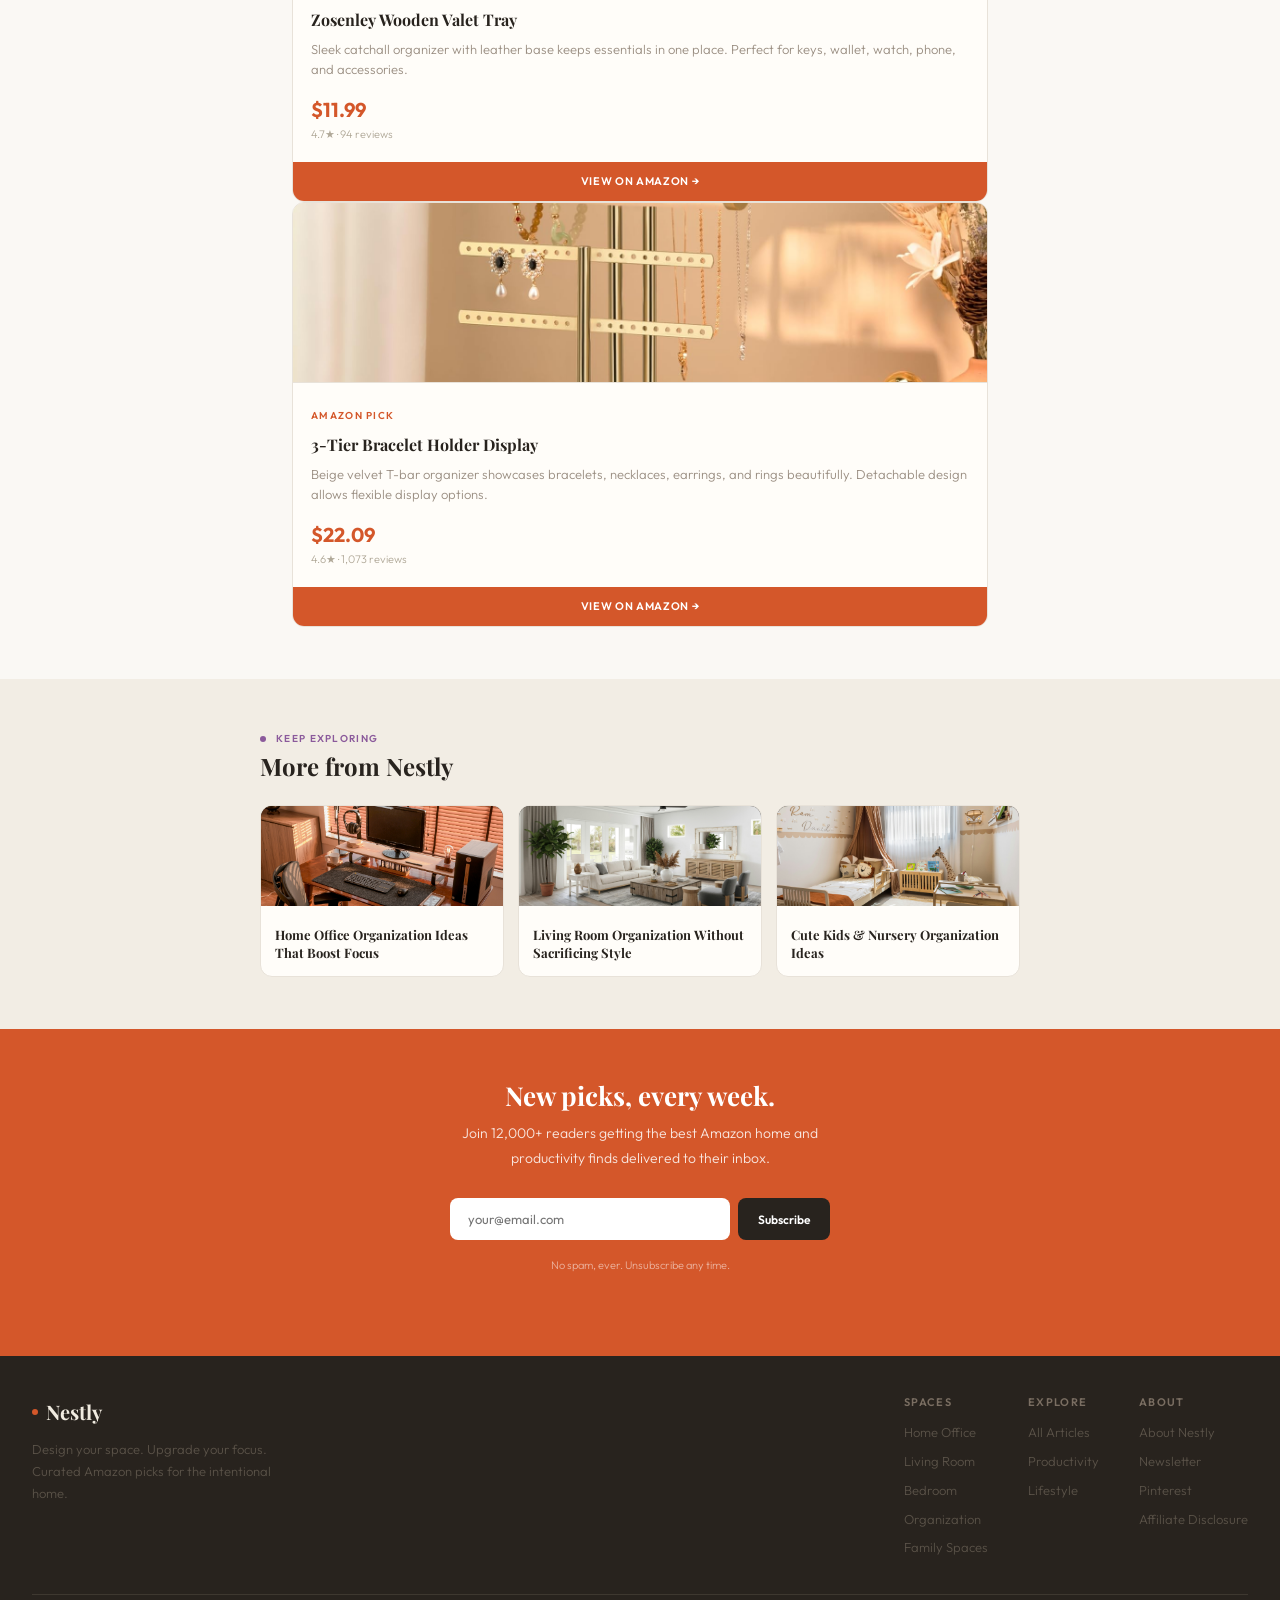
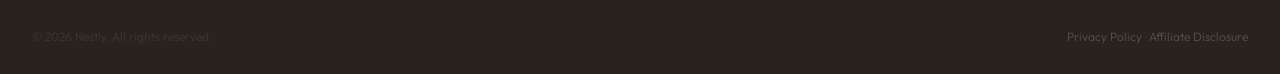
==== commit a1a4132b: "Update bedroom.html" ====
--- a/bedroom.html
+++ b/bedroom.html
@@ -159,25 +159,23 @@
 
     <div class="tip-box"><p>💡 <strong>Nestly tip:</strong> A small candle on your nightstand does more for bedroom ambiance than almost any other purchase. Add it to your cart.</p></div>
 
-    <div class="product-grid">  
-      <div class="product-card-article">
-        <div class="product-img" style="position:relative;overflow:hidden;">
-          <img src="images/Wooden-Catchall-Tray.jpg" alt="Wooden Catchall Tray" style="position:absolute;inset:0;width:100%;height:100%;object-fit:cover;">
-        </div>
-      </div>
-        <div class="product-details">
-          <span class="tag" style="color:var(--coral);">Amazon Pick</span>
-          <h3>Zosenley Wooden Valet Tray</h3>
-          <p>Sleek catchall organizer with leather base keeps essentials in one place. Perfect for keys, wallet, watch, phone, and accessories.</p>
-          <div class="product-footer">
-            <div>
-              <div class="product-price-tag">$11.99 </div>
-              <div class="product-rating">4.7★ · 94 reviews</div>
-            </div>
-          </div>
-        </div>
-        <a href="https://amzn.to/4rNV6WF" target="_blank" rel="nofollow sponsored" class="amazon-btn">View on Amazon →</a>
-      </div>
+    <div class="product-card-article">
+  <div class="product-img" style="position:relative;overflow:hidden;">
+    <img src="images/Wooden-Catchall-Tray.jpg" alt="Wooden Catchall Tray" style="position:absolute;inset:0;width:100%;height:100%;object-fit:cover;">
+  </div>
+  <div class="product-details">
+    <span class="tag" style="color:var(--coral);">Amazon Pick</span>
+    <h3>Zosenley Wooden Valet Tray</h3>
+    <p>Sleek catchall organizer with leather base keeps essentials in one place. Perfect for keys, wallet, watch, phone, and accessories.</p>
+    <div class="product-footer">
+      <div>
+        <div class="product-price-tag">$11.99</div>
+        <div class="product-rating">4.7★ · 94 reviews</div>
+      </div>
+    </div>
+  </div>
+  <a href="https://amzn.to/4rNV6WF" target="_blank" rel="nofollow sponsored" class="amazon-btn">View on Amazon →</a>
+</div>
       
       <div class="product-card-article">
         <div class="product-img" style="position:relative;overflow:hidden;">
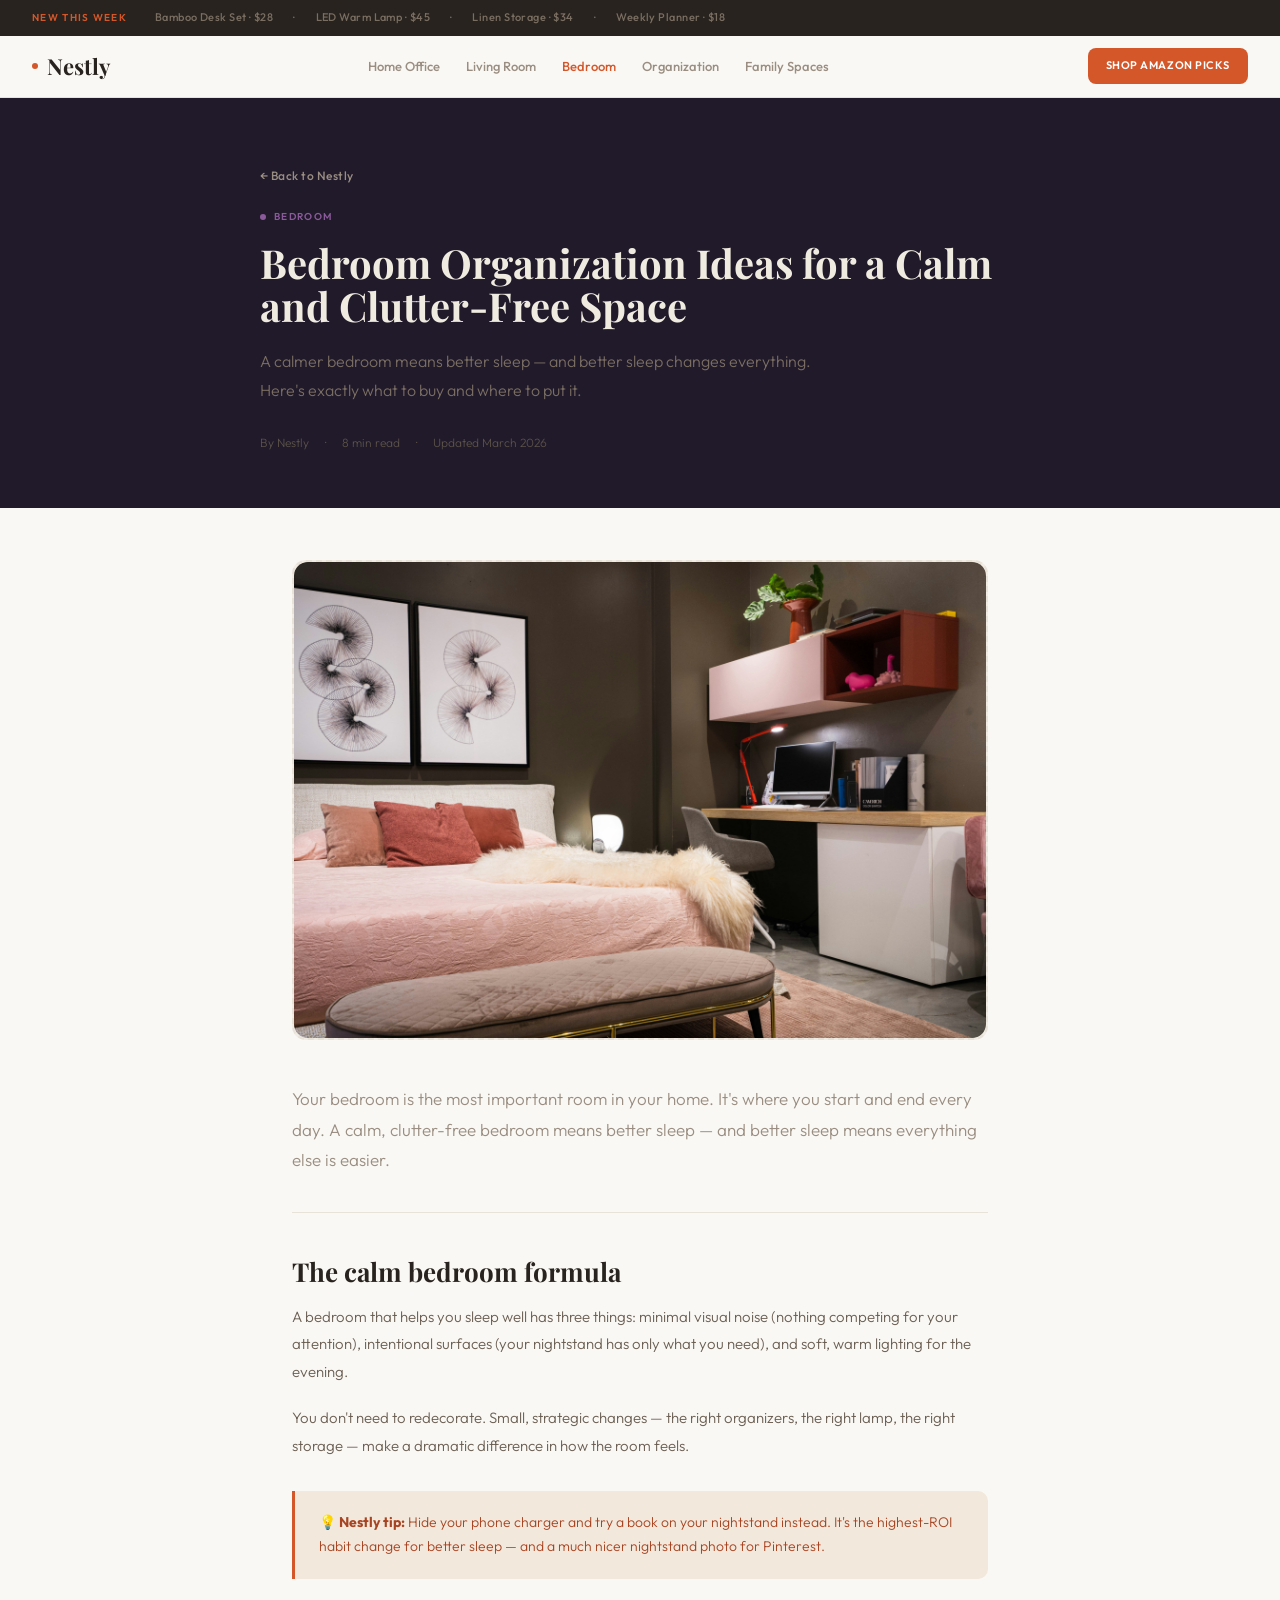
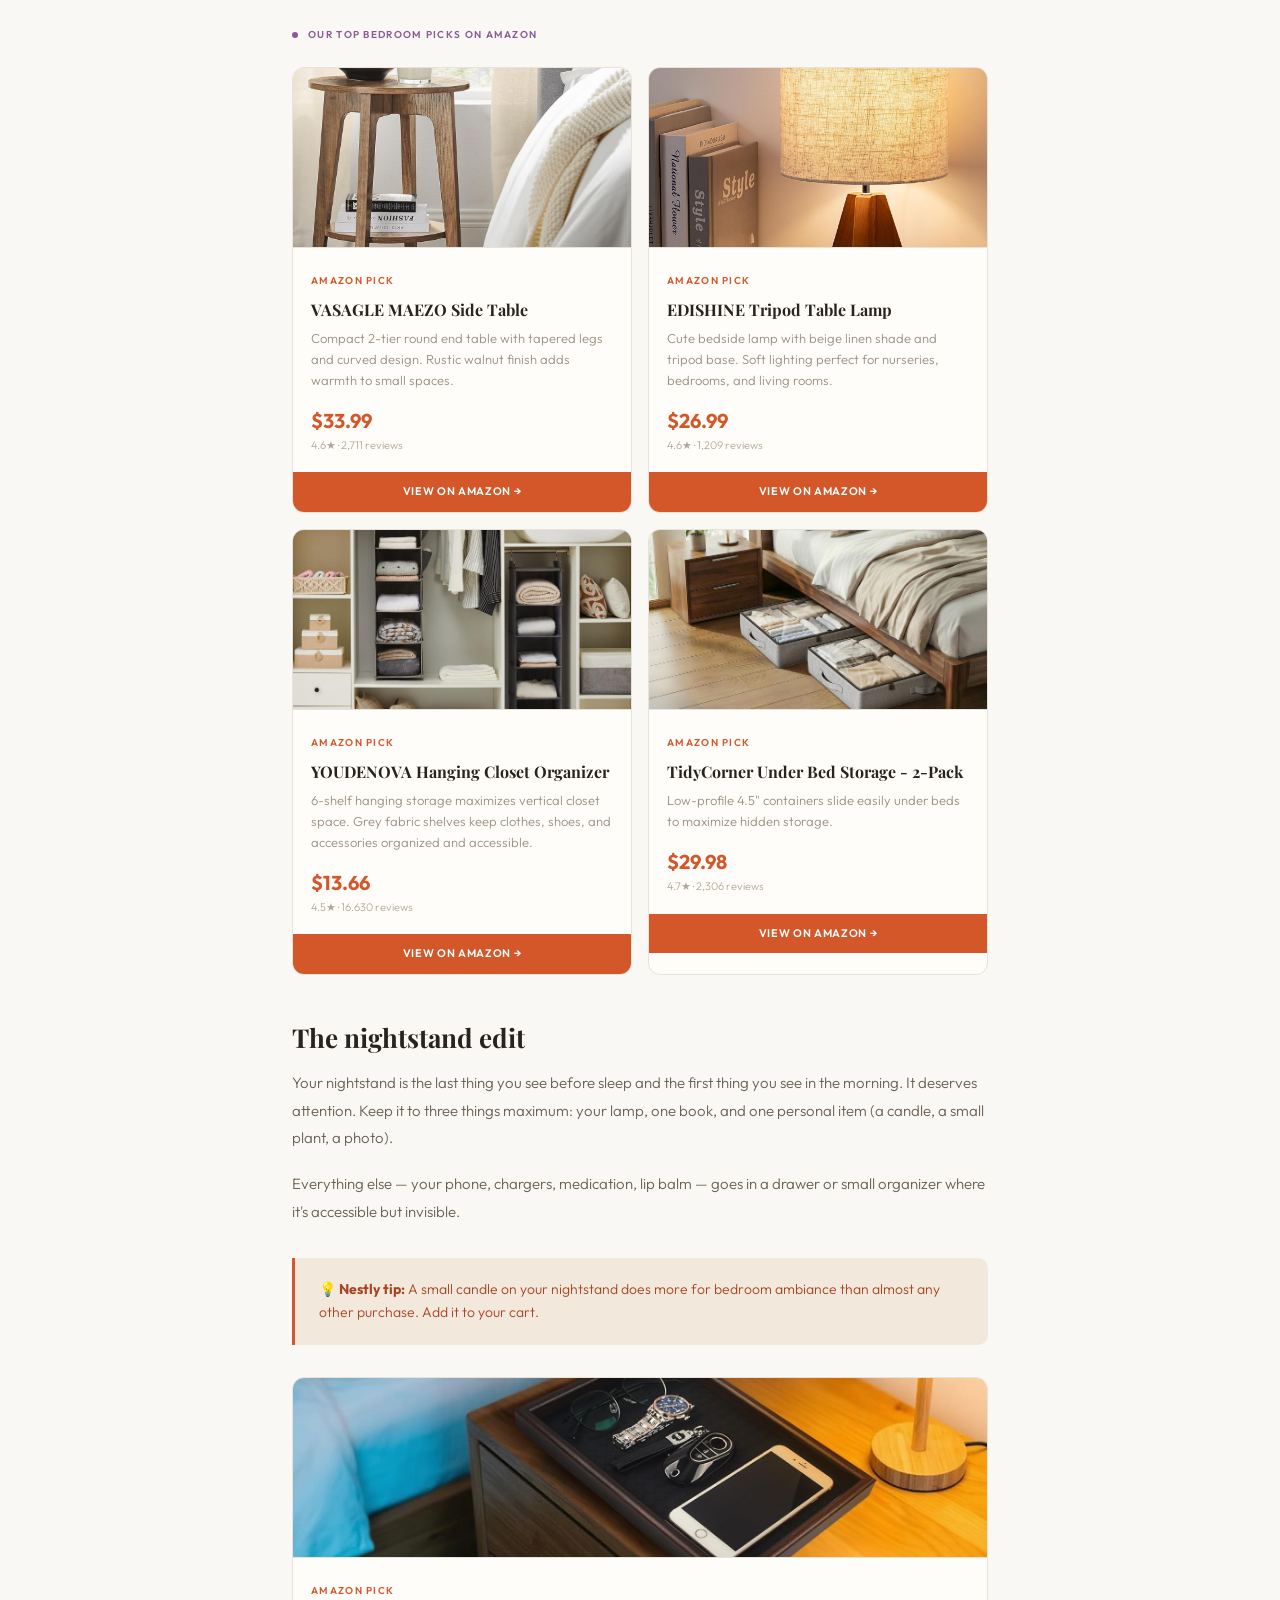
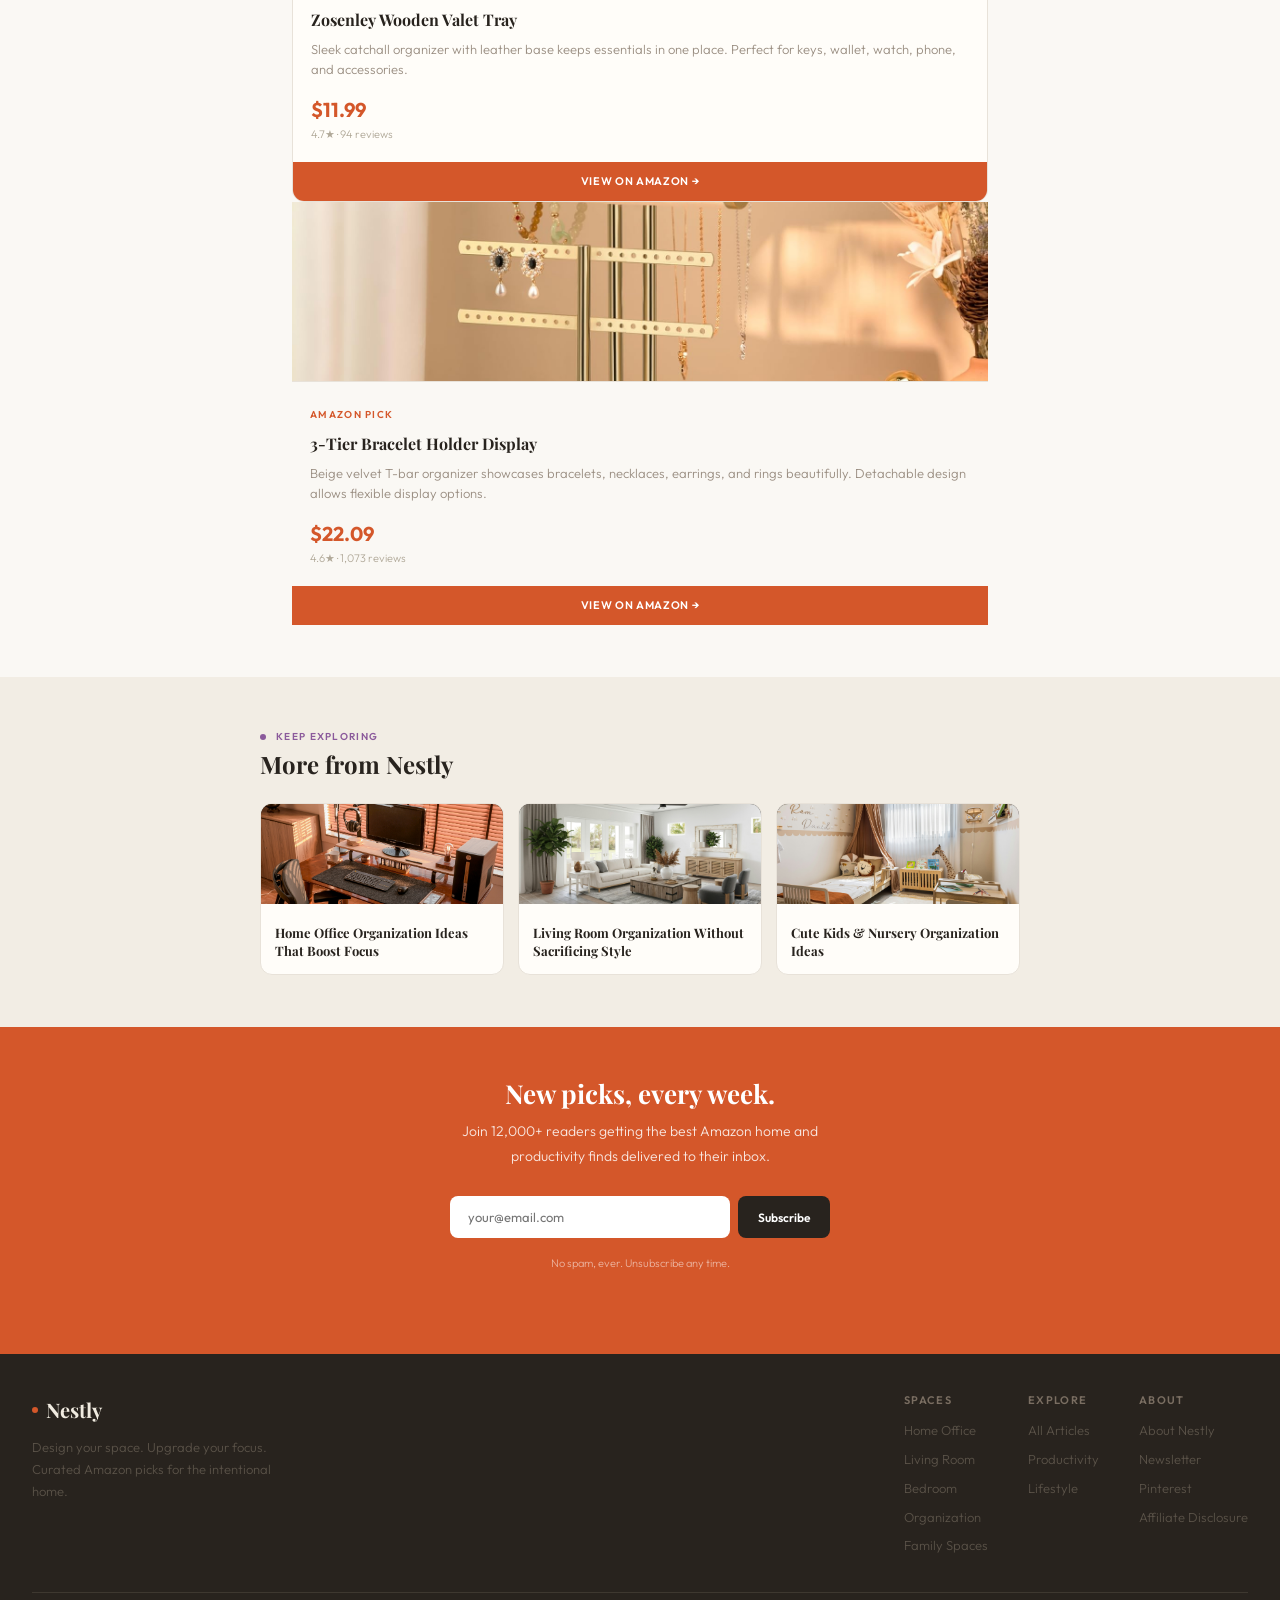
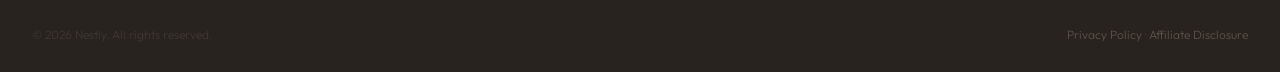
==== commit 3d5cb4de: "Update bedroom.html" ====
--- a/bedroom.html
+++ b/bedroom.html
@@ -176,8 +176,7 @@
   </div>
   <a href="https://amzn.to/4rNV6WF" target="_blank" rel="nofollow sponsored" class="amazon-btn">View on Amazon →</a>
 </div>
-      
-      <div class="product-card-article">
+    
         <div class="product-img" style="position:relative;overflow:hidden;">
           <img src="images/jewelry-organizer.jpg" alt="Velvet Jewelry Organizer" style="position:absolute;inset:0;width:100%;height:100%;object-fit:cover;">
         </div>
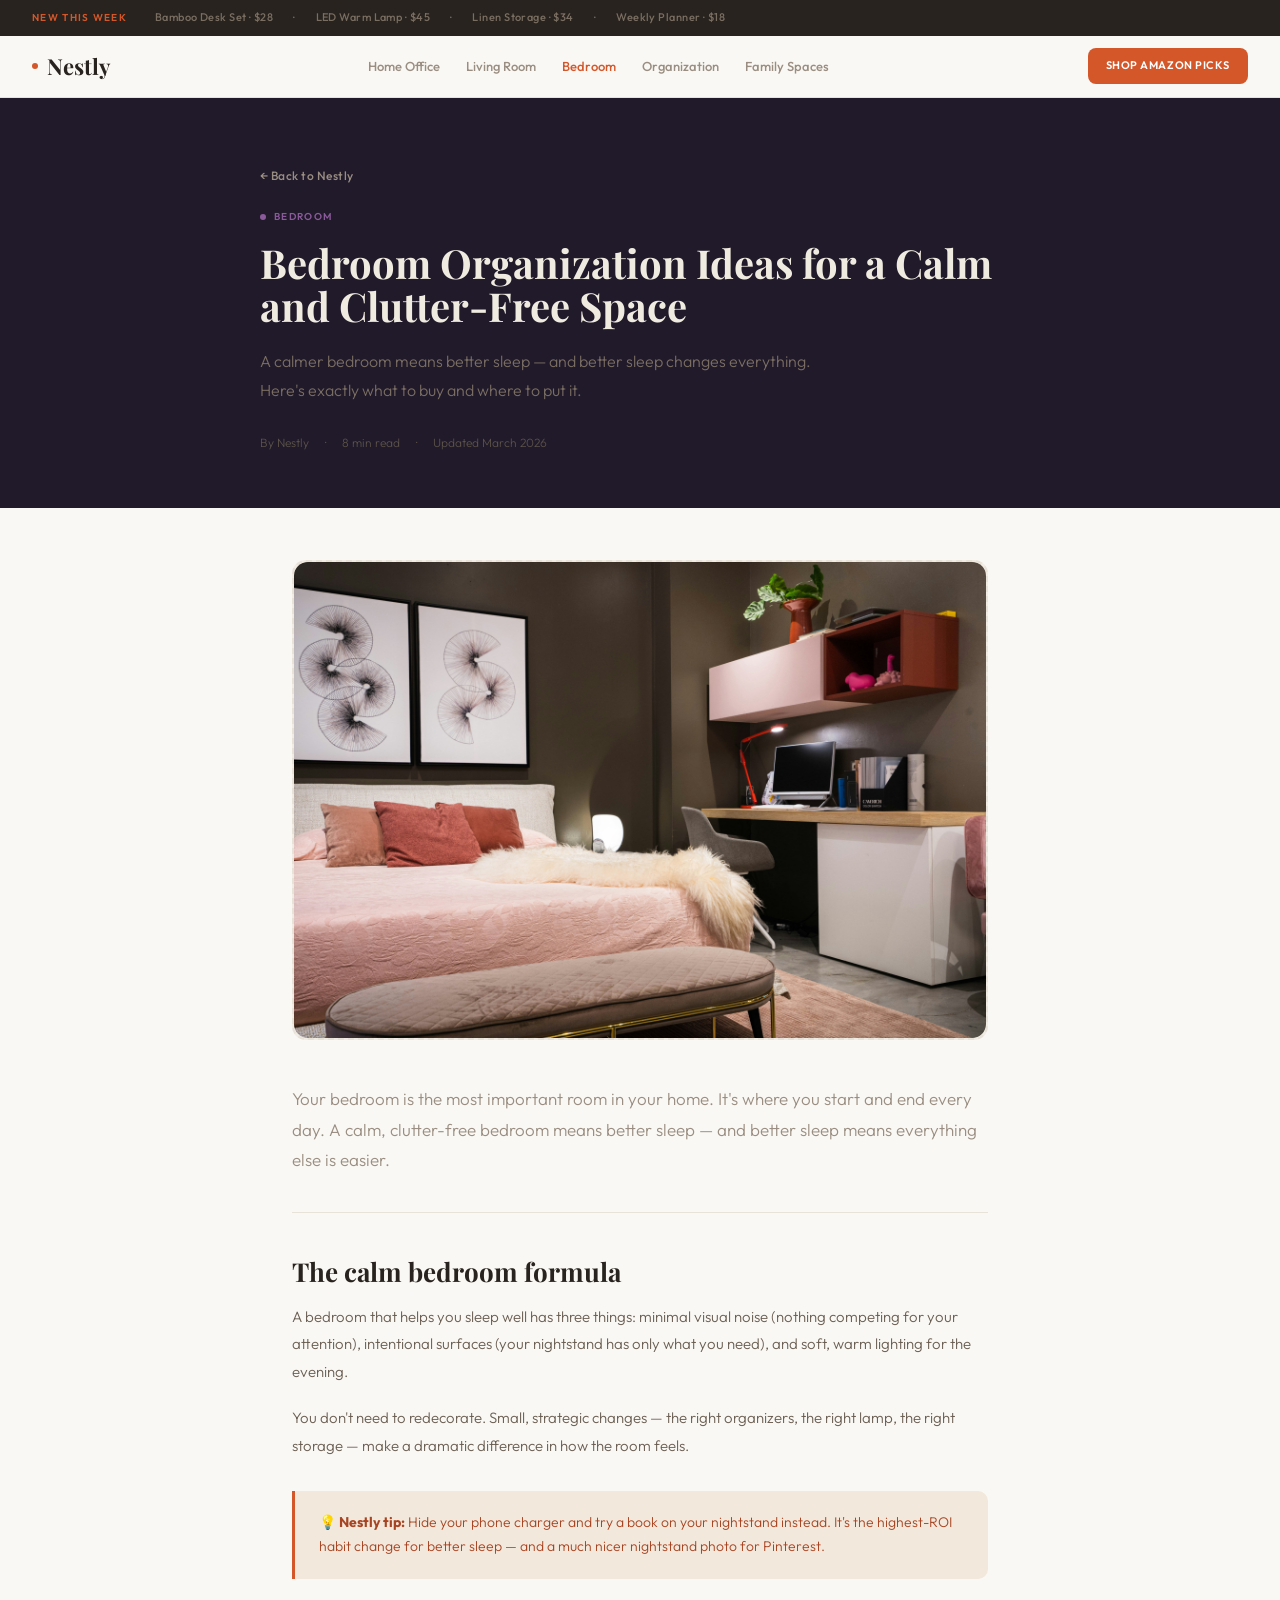
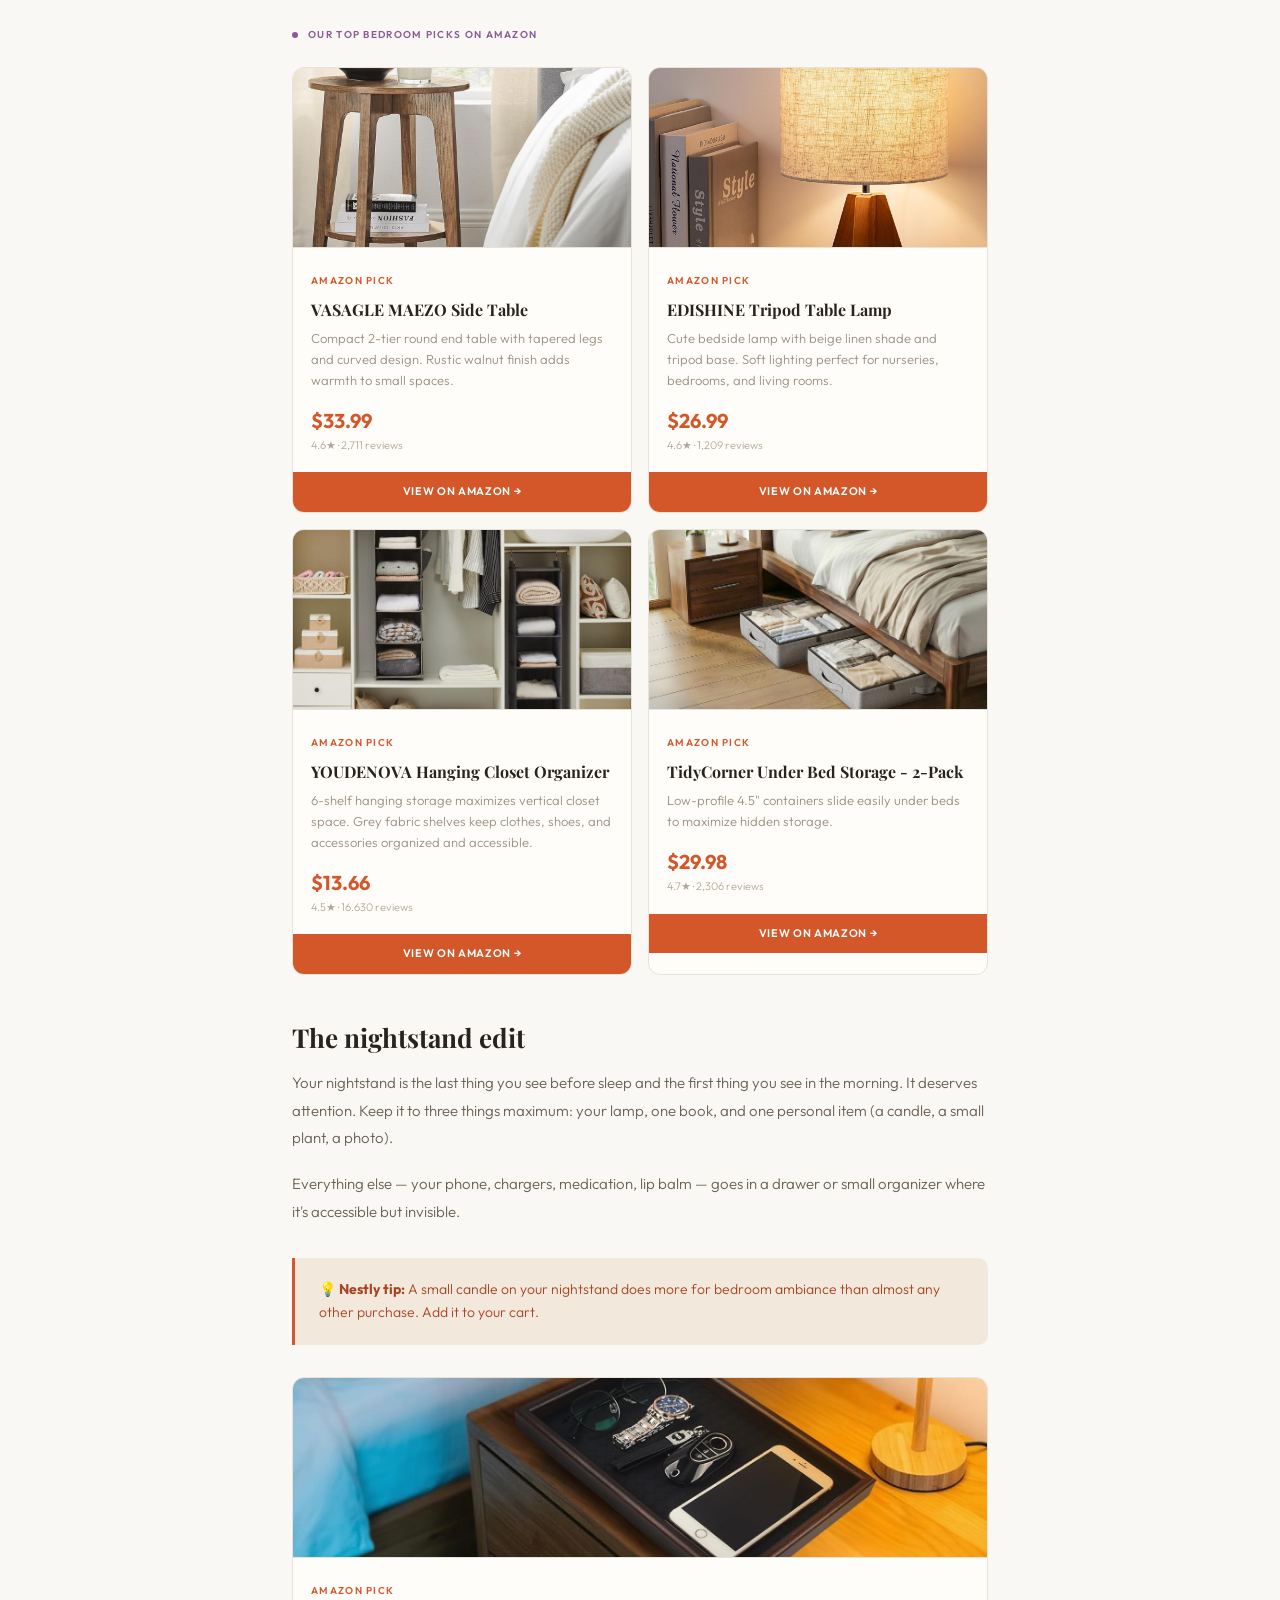
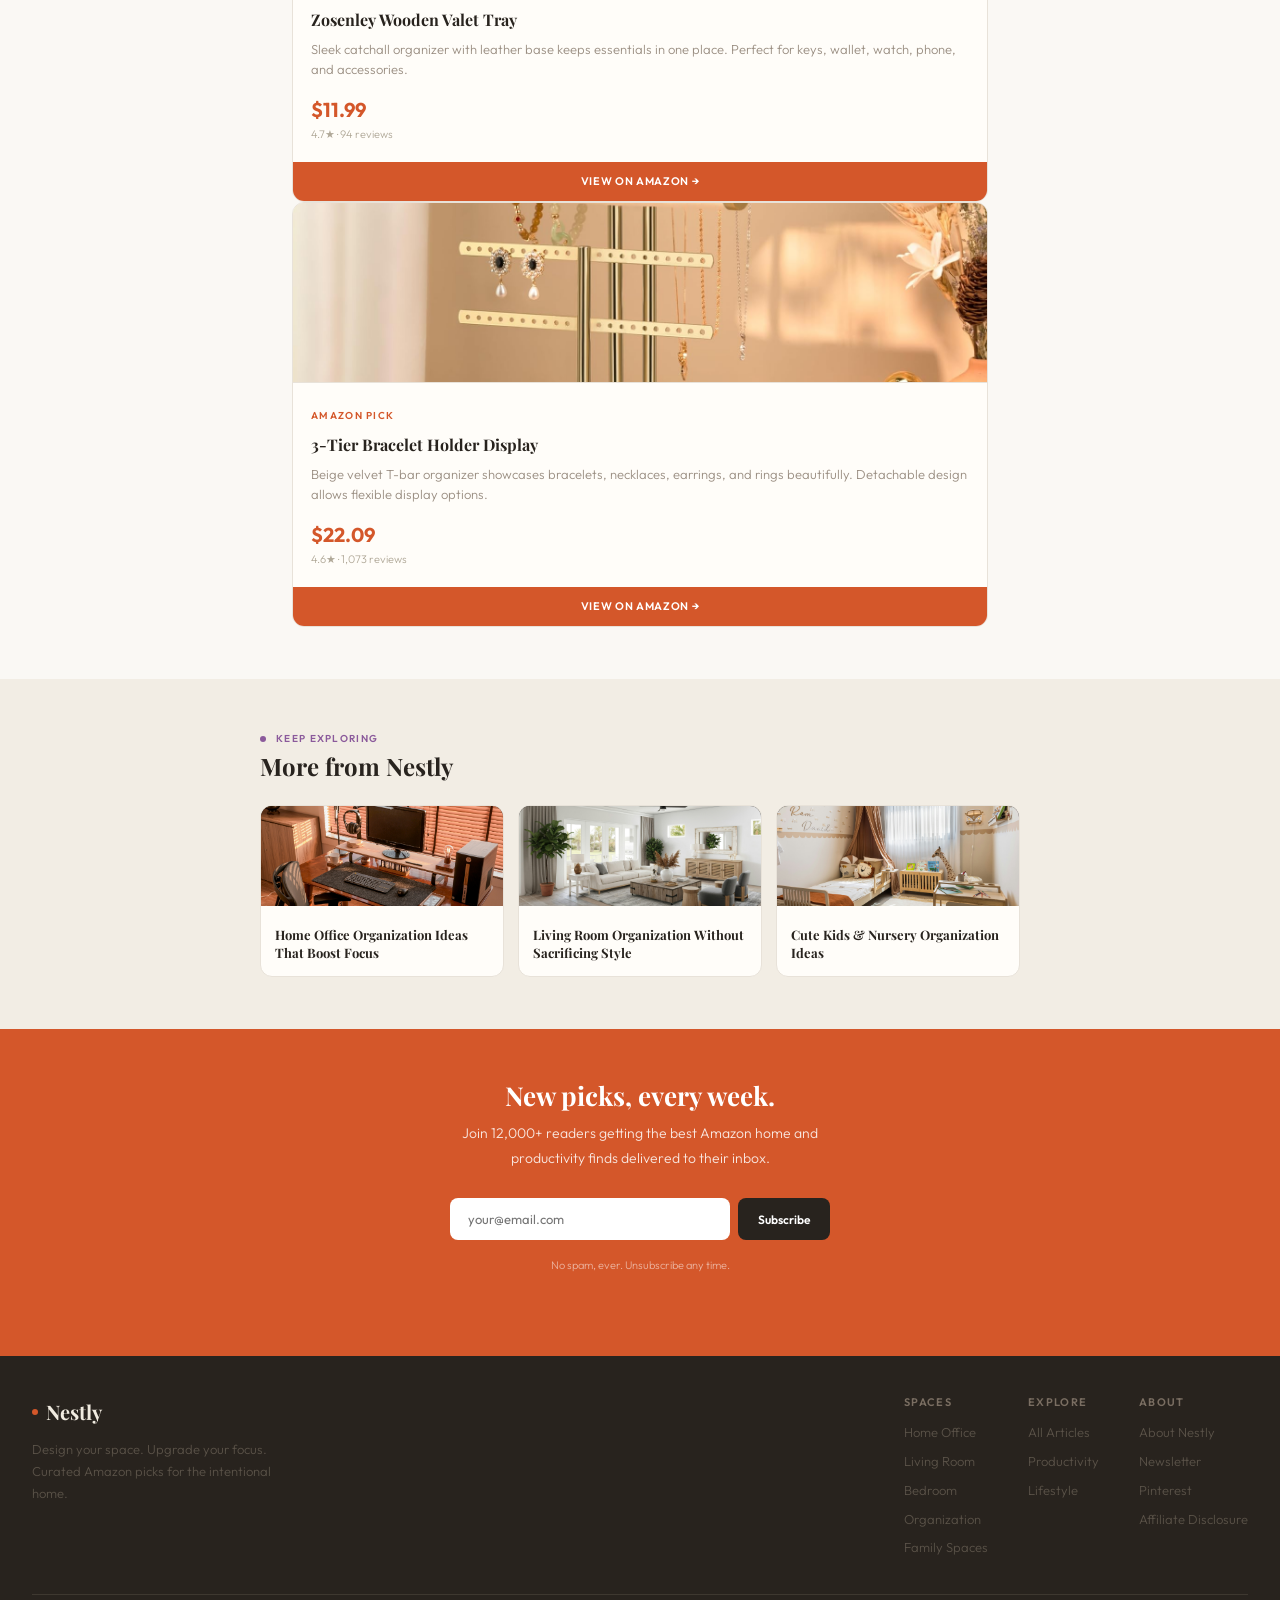
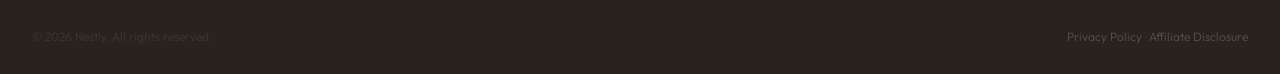
==== commit 6e6a60d3: "Update bedroom.html" ====
--- a/bedroom.html
+++ b/bedroom.html
@@ -177,9 +177,10 @@
   <a href="https://amzn.to/4rNV6WF" target="_blank" rel="nofollow sponsored" class="amazon-btn">View on Amazon →</a>
 </div>
     
-        <div class="product-img" style="position:relative;overflow:hidden;">
-          <img src="images/jewelry-organizer.jpg" alt="Velvet Jewelry Organizer" style="position:absolute;inset:0;width:100%;height:100%;object-fit:cover;">
-        </div>
+        <div class="product-card-article">
+    <div class="product-img" style="position:relative;overflow:hidden;">
+      <img src="images/jewelry-organizer.jpg" alt="Velvet Jewelry Organizer" style="position:absolute;inset:0;width:100%;height:100%;object-fit:cover;">
+    </div>
         <div class="product-details">
           <span class="tag" style="color:var(--coral);">Amazon Pick</span>
           <h3>3-Tier Bracelet Holder Display</h3>
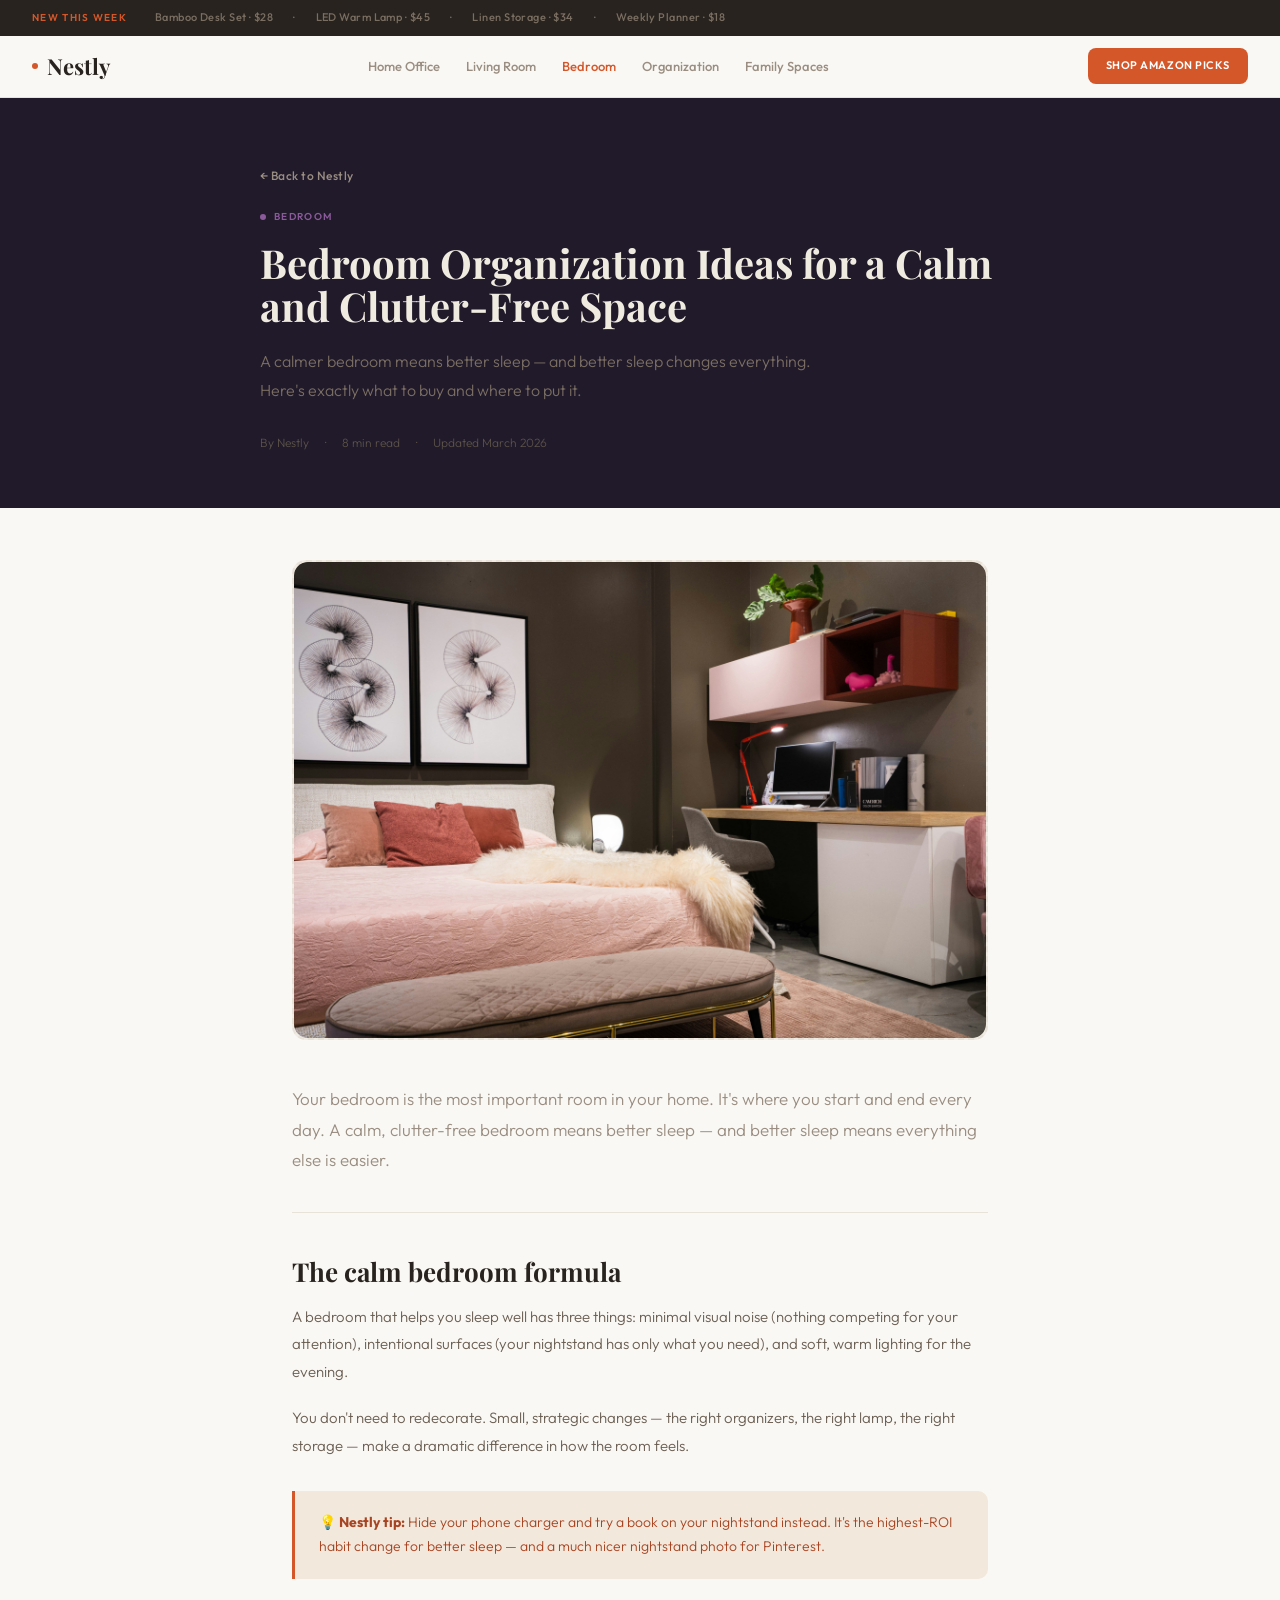
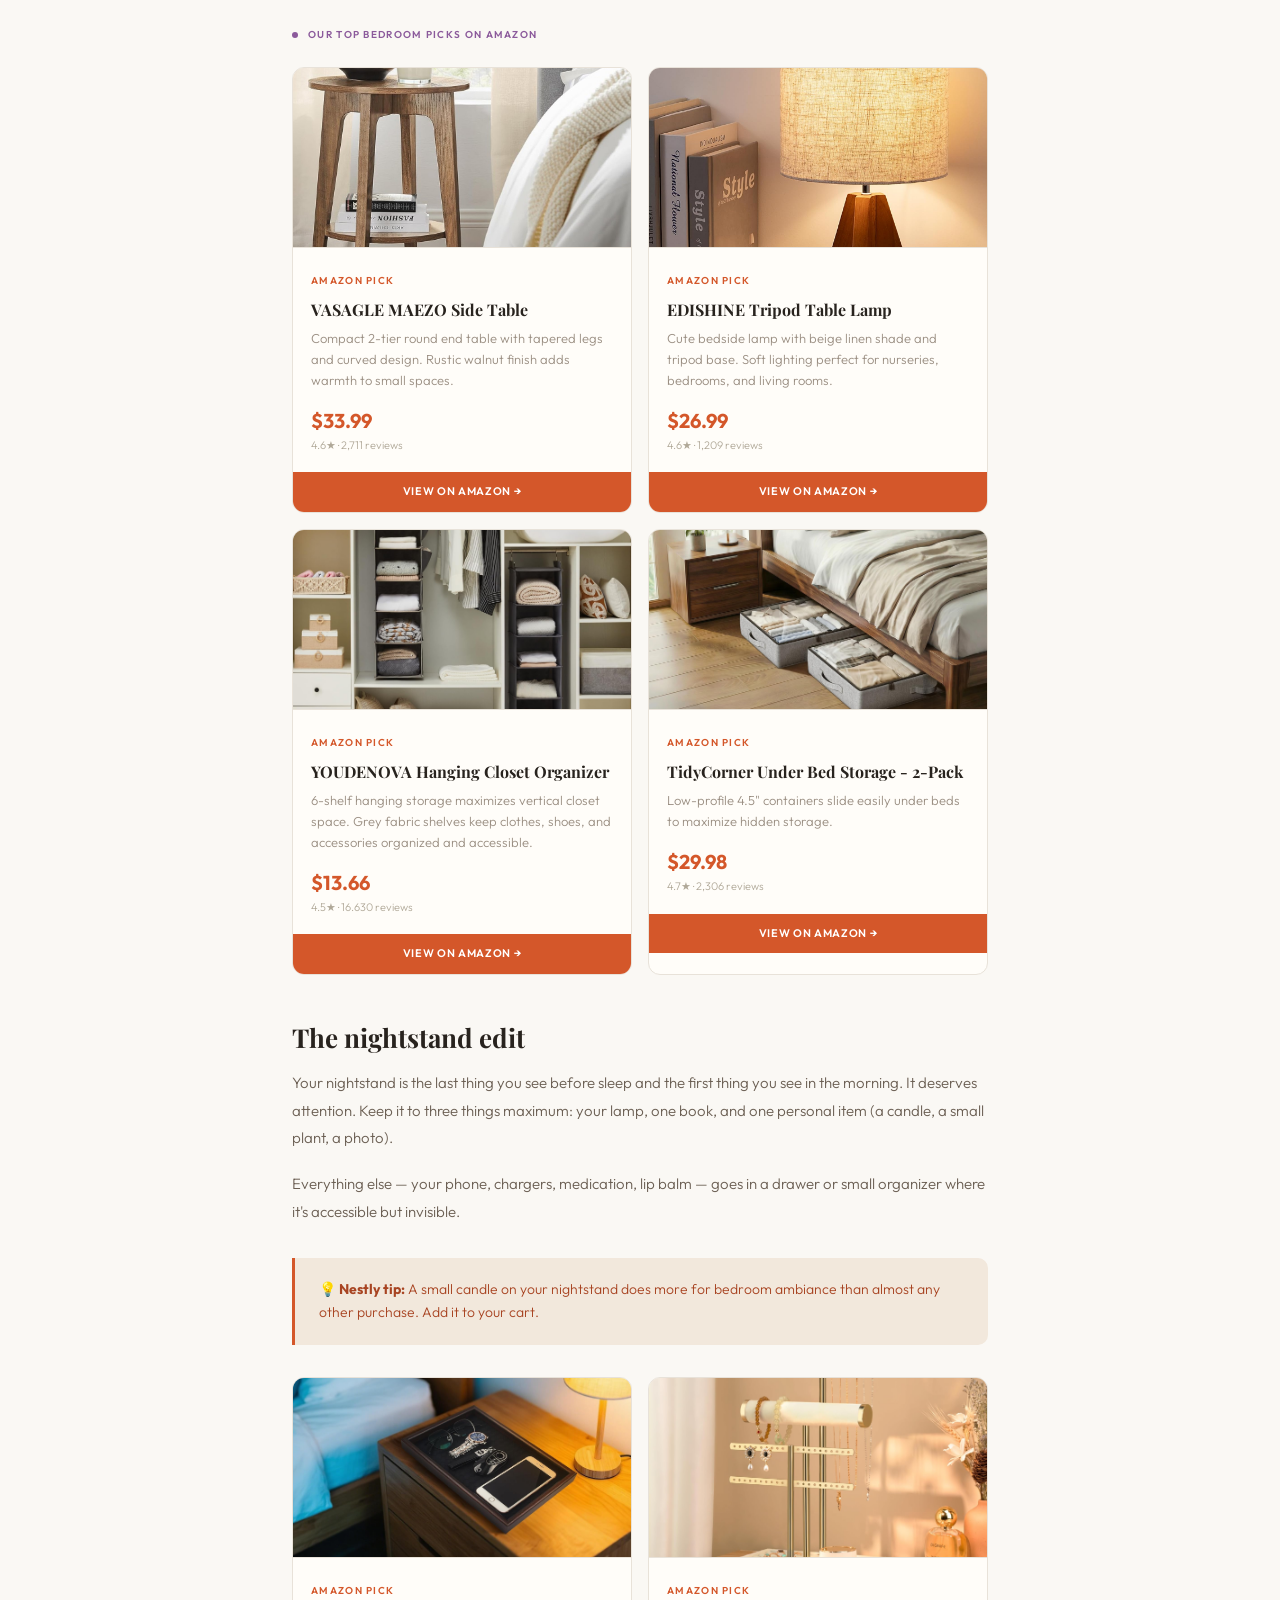
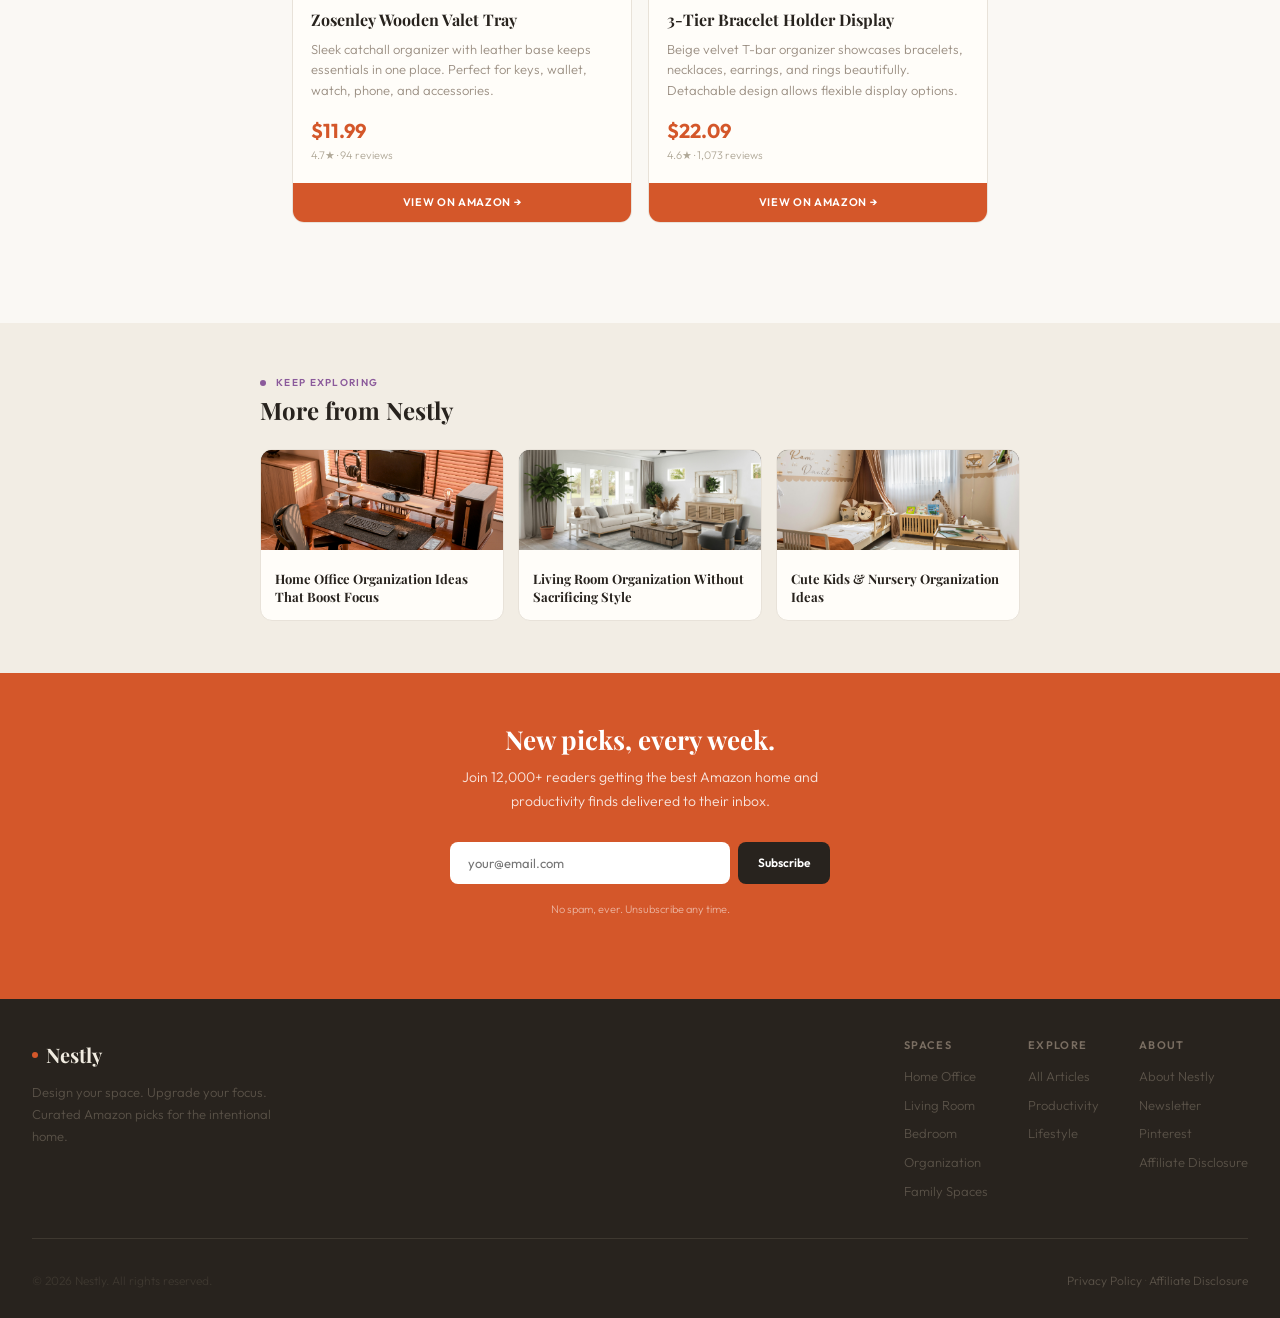
==== commit 6621d89e: "Update bedroom.html" ====
--- a/bedroom.html
+++ b/bedroom.html
@@ -159,6 +159,8 @@
 
     <div class="tip-box"><p>💡 <strong>Nestly tip:</strong> A small candle on your nightstand does more for bedroom ambiance than almost any other purchase. Add it to your cart.</p></div>
 
+    <div class="product-grid">
+      
     <div class="product-card-article">
   <div class="product-img" style="position:relative;overflow:hidden;">
     <img src="images/Wooden-Catchall-Tray.jpg" alt="Wooden Catchall Tray" style="position:absolute;inset:0;width:100%;height:100%;object-fit:cover;">
